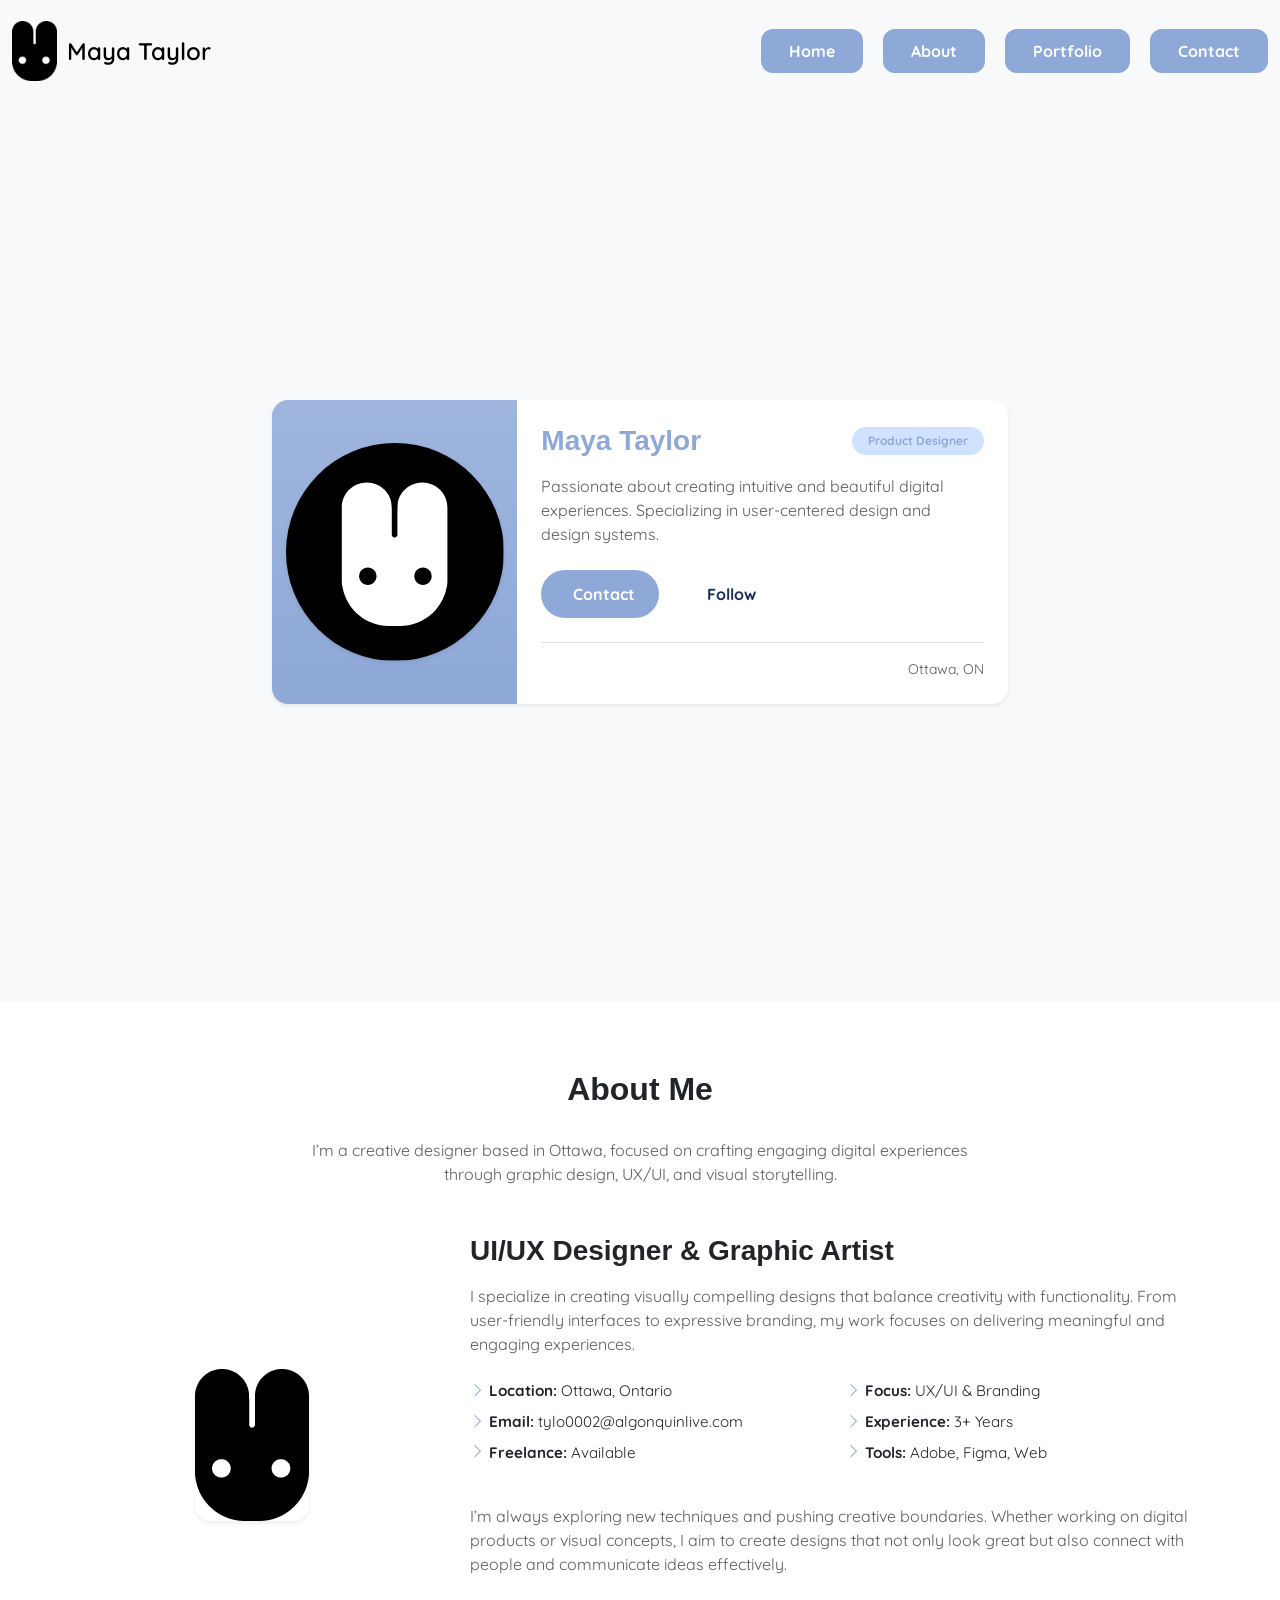
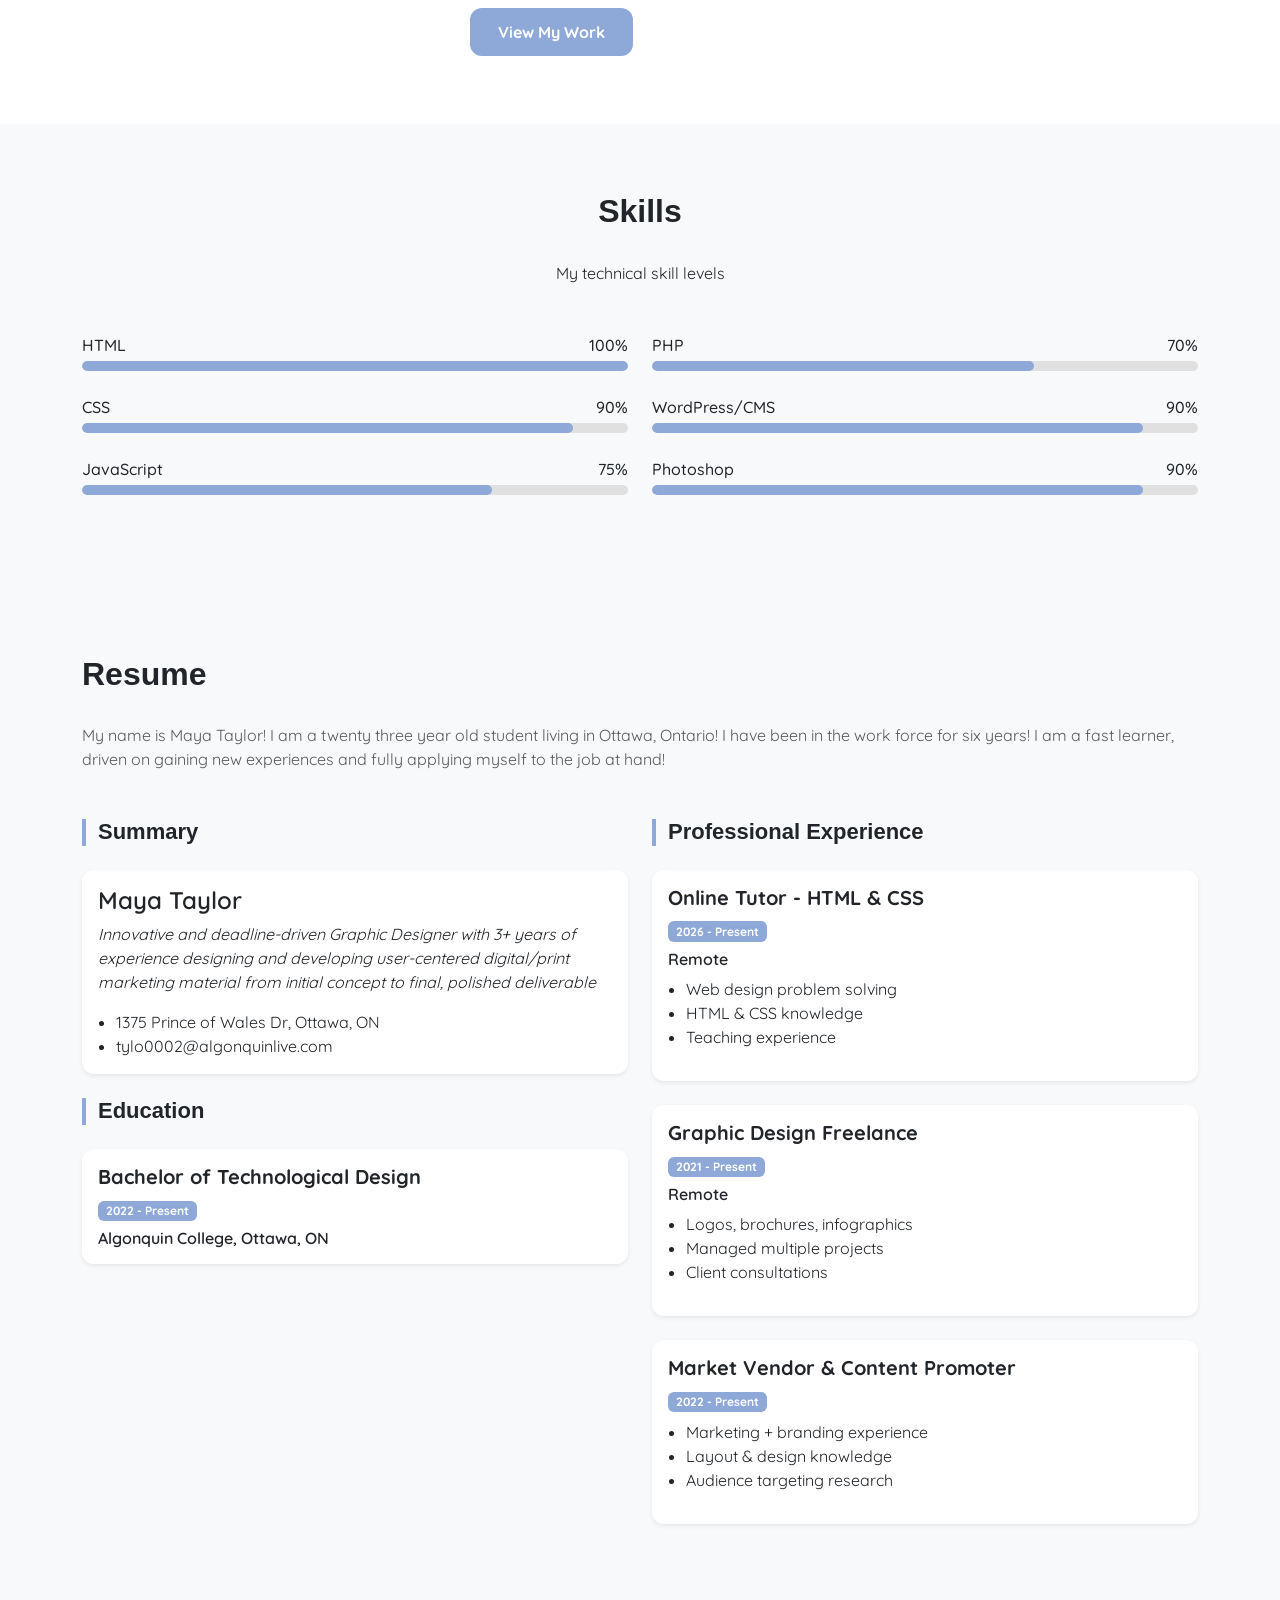
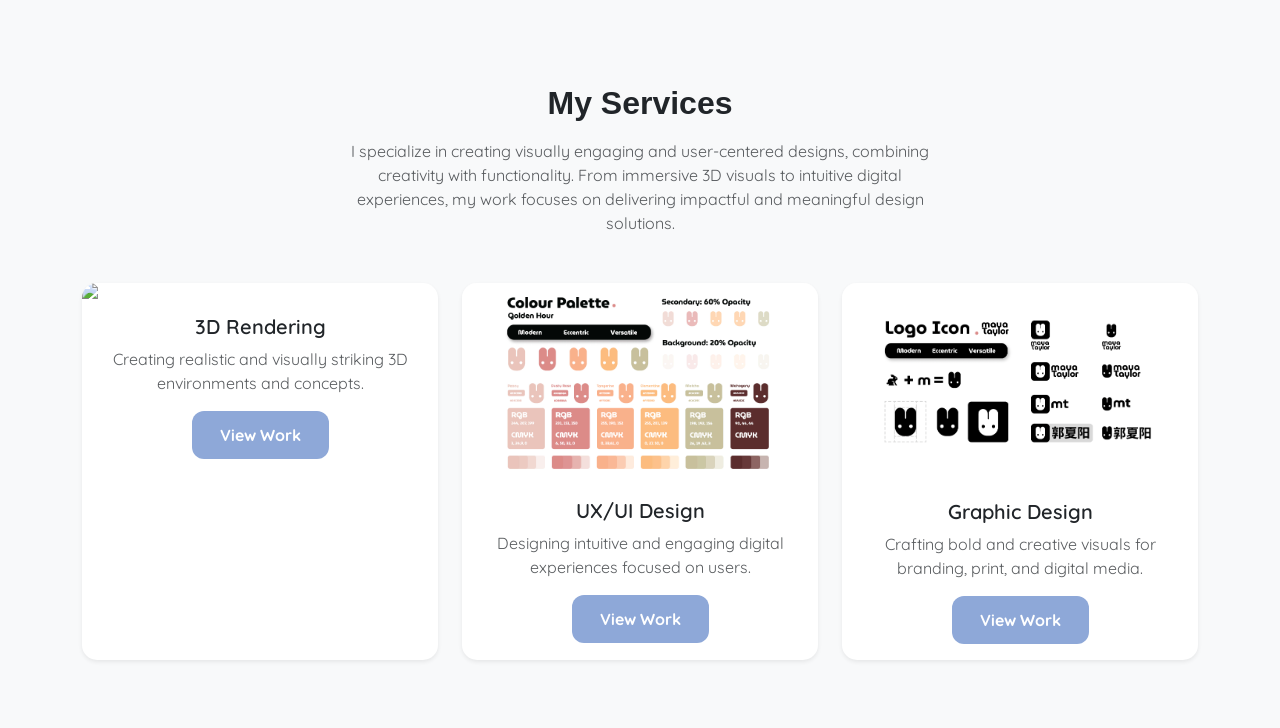
==== about.html @ cec93d41 "added section - contact card - about.html" ====
<!DOCTYPE html>
<html lang="en">
<head>
  <meta charset="UTF-8">
  <meta name="viewport" content="width=device-width, initial-scale=1.0">
  <title>Home</title>

<!-------- Extension Links --------->
  <!-- Bootstrap -->
  <link href="https://cdn.jsdelivr.net/npm/bootstrap@5.3.0/dist/css/bootstrap.min.css" rel="stylesheet">
  <!-- Favicons -->
  <link rel="stylesheet" href="https://cdn.jsdelivr.net/npm/bootstrap-icons@1.11.3/font/bootstrap-icons.css">
  <!-- Google Fonts -->
  <link href="https://fonts.googleapis.com/css2?family=Quicksand:wght@400;600;700&display=swap" rel="stylesheet">
  <!-- CSS -->
  <link rel="stylesheet" href="style.css">
</head>
<body>

  <!-- NAVBAR -->
  <nav class="navbar navbar-expand-lg navbar-light bg-light py-3">
    <div class="container-fluid">
  
      <!-- LOGO -->
      <a class="navbar-brand d-flex align-items-center" href="index.html">
        <img src="images/logo.png" alt="logo" class="logo">
        <span class="brand-text">Maya Taylor</span>
      </a>
  
      <!-- TOGGLER -->
      <button class="navbar-toggler" type="button"
        data-bs-toggle="collapse"
        data-bs-target="#nav"
        aria-controls="nav"
        aria-expanded="false"
        aria-label="Toggle navigation">
        <span class="navbar-toggler-icon"></span>
      </button>
  
      <!-- NAV LINKS -->
      <div class="collapse navbar-collapse justify-content-end" id="nav">
        <ul class="navbar-nav nav-buttons">
          <li class="nav-item"><a href="index.html" class="nav-btn">Home</a></li>
          <li class="nav-item"><a href="about.html" class="nav-btn">About</a></li>
          <li class="nav-item"><a href="portfolio.html" class="nav-btn">Portfolio</a></li>
          <li class="nav-item"><a href="contact.html" class="nav-btn">Contact</a></li>
        </ul>
      </div>
  
    </div>
  </nav>

  <div class="bg-light min-vh-100 d-flex align-items-center justify-content-center">
    <div class="container py-5">
        <div class="row justify-content-center">
            <div class="col-lg-8">
                <div class="contact-card bg-white rounded-4 shadow-sm overflow-hidden">
                    <div class="row g-0">
                        <div
                            class="col-md-4 bg-primary bg-gradient d-flex align-items-center justify-content-center p-4">
                            <img src="images/inverse-logo.svg" class="rounded-circle shadow-sm" alt="Profile Image">
                        </div>
                        <div class="col-md-8">
                            <div class="card-body p-4">
                                <div class="d-flex justify-content-between align-items-center mb-3">
                                    <h3 class="card-title mb-0 text-primary fw-bold">Maya Taylor</h3>
                                    <span class="badge bg-primary-subtle text-primary px-3 py-2 rounded-pill">
                                        Product Designer
                                    </span>
                                </div>
                                <p class="card-text text-muted mb-4">
                                    Passionate about creating intuitive and beautiful digital experiences. Specializing
                                    in user-centered design and design systems.
                                </p>
                                <div class="d-flex gap-3 mb-4">
                                    <button class="btn btn-primary px-4 rounded-pill">
                                        <i class="fas fa-envelope me-2"></i>Contact
                                    </button>
                                    <button class="btn btn-light px-4 rounded-pill">
                                        <i class="fas fa-user-plus me-2"></i>Follow
                                    </button>
                                </div>
                                <div class="border-top pt-3">
                                    <div class="d-flex justify-content-between align-items-center">
                                        <div class="d-flex gap-3">
                                            <i class="fab fa-twitter fa-lg social-icon text-primary"></i>
                                            <i class="fab fa-linkedin fa-lg social-icon text-primary"></i>
                                            <i class="fab fa-dribbble fa-lg social-icon text-primary"></i>
                                        </div>
                                        <span class="text-muted small">
                                            <i class="fas fa-map-marker-alt me-2"></i>Ottawa, ON
                                        </span>
                                    </div>
                                </div>
                            </div>
                        </div>
                    </div>
                </div>
            </div>
        </div>
    </div>
</div>

<!-- About Section -->
<section class="py-5 bg-white">

  <!-- Title -->
  <div class="container text-center mb-5">
    <h2 class="fw-bold">About Me</h2>
    <p class="text-muted mx-auto" style="max-width: 700px;">
      I’m a creative designer based in Ottawa, focused on crafting engaging digital experiences through graphic design, UX/UI, and visual storytelling.
    </p>
  </div>

  <div class="container">
    <div class="row align-items-center g-5">

      <!-- IMAGE -->
      <div class="col-lg-4 text-center">
        <img src="images/logo.png" class="img-fluid rounded-4 shadow-sm">
      </div>

      <!-- CONTENT -->
      <div class="col-lg-8">

        <h3 class="fw-bold mb-3">
          UI/UX Designer & Graphic Artist
        </h3>

        <p class="text-muted">
          I specialize in creating visually compelling designs that balance creativity with functionality. 
          From user-friendly interfaces to expressive branding, my work focuses on delivering meaningful 
          and engaging experiences.
        </p>

        <!-- INFO BOXES -->
        <div class="row mt-4">

          <div class="col-md-6">
            <ul class="list-unstyled">
              <li class="mb-2">
                <i class="bi bi-chevron-right text-primary"></i>
                <strong> Location:</strong> Ottawa, Ontario
              </li>

              <li class="mb-2">
                <i class="bi bi-chevron-right text-primary"></i>
                <strong> Email:</strong> tylo0002@algonquinlive.com
              </li>

              <li class="mb-2">
                <i class="bi bi-chevron-right text-primary"></i>
                <strong> Freelance:</strong> Available
              </li>
            </ul>
          </div>

          <div class="col-md-6">
            <ul class="list-unstyled">
              <li class="mb-2">
                <i class="bi bi-chevron-right text-primary"></i>
                <strong> Focus:</strong> UX/UI & Branding
              </li>

              <li class="mb-2">
                <i class="bi bi-chevron-right text-primary"></i>
                <strong> Experience:</strong> 3+ Years
              </li>

              <li class="mb-2">
                <i class="bi bi-chevron-right text-primary"></i>
                <strong> Tools:</strong> Adobe, Figma, Web
              </li>
            </ul>
          </div>

        </div>

        <p class="text-muted mt-4">
          I’m always exploring new techniques and pushing creative boundaries. Whether working on digital 
          products or visual concepts, I aim to create designs that not only look great but also connect 
          with people and communicate ideas effectively.
        </p>

        <!-- BUTTON -->
        <a href="portfolio.html" class="btn btn-primary mt-3">
          View My Work
        </a>

      </div>

    </div>
  </div>

</section>

<section id="skills" class="skills py-5 bg-light">

  <div class="container">

    <!-- TITLE -->
    <div class="text-center mb-5">
      <h2>Skills</h2>
      <p>My technical skill levels</p>
    </div>

    <div class="row">

      <!-- LEFT COLUMN -->
      <div class="col-md-6">

        <p class="mb-1 d-flex justify-content-between">
          <span>HTML</span><span>100%</span>
        </p>
        <div class="progress mb-4">
          <div class="progress-bar" style="width: 100%;"></div>
        </div>

        <p class="mb-1 d-flex justify-content-between">
          <span>CSS</span><span>90%</span>
        </p>
        <div class="progress mb-4">
          <div class="progress-bar" style="width: 90%;"></div>
        </div>

        <p class="mb-1 d-flex justify-content-between">
          <span>JavaScript</span><span>75%</span>
        </p>
        <div class="progress mb-4">
          <div class="progress-bar" style="width: 75%;"></div>
        </div>

      </div>

      <!-- RIGHT COLUMN -->
      <div class="col-md-6">

        <p class="mb-1 d-flex justify-content-between">
          <span>PHP</span><span>70%</span>
        </p>
        <div class="progress mb-4">
          <div class="progress-bar" style="width: 70%;"></div>
        </div>

        <p class="mb-1 d-flex justify-content-between">
          <span>WordPress/CMS</span><span>90%</span>
        </p>
        <div class="progress mb-4">
          <div class="progress-bar" style="width: 90%;"></div>
        </div>

        <p class="mb-1 d-flex justify-content-between">
          <span>Photoshop</span><span>90%</span>
        </p>
        <div class="progress mb-4">
          <div class="progress-bar" style="width: 90%;"></div>
        </div>

      </div>

    </div>

  </div>
</section>

<!-- Resume Section -->
<section id="skills" class="resume section bg-light py-5">

  <div class="container mb-5">
    <h2 class="fw-bold">Resume</h2>
    <p class="text-muted mx-auto" style="text-align: left;">
      My name is Maya Taylor! I am a twenty three year old student living in Ottawa, Ontario! I have been in the work force for six years! I am a fast learner, driven on gaining new experiences and fully applying myself to the job at hand!
    </p>
  </div>

  <div class="container">
    <div class="row g-4">

      <!-- LEFT COLUMN -->
      <div class="col-lg-6">

        <h3 class="fw-bold mb-4">
          Summary
        </h3>

        <div class="card shadow-sm border-0 mb-4">
          <div class="card-body">
            <h4 class="card-title">Maya Taylor</h4>

            <p class="">
              <em>Innovative and deadline-driven Graphic Designer with 3+ years of experience designing and developing user-centered digital/print marketing material from initial concept to final, polished deliverable</em>
            </p>

            <ul class="mb-0">
              <li>1375 Prince of Wales Dr, Ottawa, ON</li>
              <li>tylo0002@algonquinlive.com</li>
            </ul>
          </div>
        </div>

        <h3 class="fw-bold mb-4">
          Education
        </h3>

        <div class="card shadow-sm border-0">
          <div class="card-body">
            <h5 class="fw-bold">Bachelor of Technological Design</h5>

            <span class="badge mb-2">2022 - Present</span>

            <h6 class="mb-0">
              Algonquin College, Ottawa, ON
            </h6>
          </div>
        </div>

      </div>

      <!-- RIGHT COLUMN -->
      <div class="col-lg-6">

        <h3 class="fw-bold mb-4">
          Professional Experience
        </h3>

        <!-- ITEM -->
        <div class="card shadow-sm border-0 mb-4">
          <div class="card-body">
            <h5 class="fw-bold">Online Tutor - HTML & CSS</h5>

            <span class="badge mb-2">2026 - Present</span>

            <h6 class="">Remote</h6>

            <ul>
              <li>Web design problem solving</li>
              <li>HTML & CSS knowledge</li>
              <li>Teaching experience</li>
            </ul>
          </div>
        </div>

        <!-- ITEM -->
        <div class="card shadow-sm border-0 mb-4">
          <div class="card-body">
            <h5 class="fw-bold">Graphic Design Freelance</h5>

            <span class="badge mb-2">2021 - Present</span>

            <h6 class="">Remote</h6>

            <ul>
              <li>Logos, brochures, infographics</li>
              <li>Managed multiple projects</li>
              <li>Client consultations</li>
            </ul>
          </div>
        </div>

        <!-- ITEM -->
        <div class="card shadow-sm border-0 mb-4">
          <div class="card-body">
            <h5 class="fw-bold">Market Vendor & Content Promoter</h5>

            <span class="badge mb-2">2022 - Present</span>

            <ul>
              <li>Marketing + branding experience</li>
              <li>Layout & design knowledge</li>
              <li>Audience targeting research</li>
            </ul>
          </div>
        </div>

      </div>

    </div>
  </div>
</section>
<!-- /Resume Section -->

<section class="py-5 bg-light">
  <div class="container text-center">

    <!-- TITLE -->
    <h2 class="mb-3">My Services</h2>

    <!-- DESCRIPTION -->
    <p class="mb-5 text-muted mx-auto" style="max-width: 600px;">
      I specialize in creating visually engaging and user-centered designs, combining creativity 
      with functionality. From immersive 3D visuals to intuitive digital experiences, my work 
      focuses on delivering impactful and meaningful design solutions.
    </p>

    <!-- CARDS -->
    <div class="row g-4 justify-content-center">

      <!-- ITEM 1 -->
      <div class="col-12 col-md-6 col-lg-4">
        <div class="card h-100 border-0 shadow-sm">
          <img src="images/Restful Forest-Screenshot 1030187.png" class="card-img-top rounded-top">
          <div class="card-body">
            <h5 class="card-title">3D Rendering</h5>
            <p class="card-text text-muted">
              Creating realistic and visually striking 3D environments and concepts.
            </p>
            <a href="portfolio.html" class="btn btn-primary">View Work</a>
          </div>
        </div>
      </div>

      <!-- ITEM 2 -->
      <div class="col-12 col-md-6 col-lg-4">
        <div class="card h-100 border-0 shadow-sm">
          <img src="images/colour-palette.jpg" class="card-img-top rounded-top">
          <div class="card-body">
            <h5 class="card-title">UX/UI Design</h5>
            <p class="card-text text-muted">
              Designing intuitive and engaging digital experiences focused on users.
            </p>
            <a href="portfolio.html" class="btn btn-primary">View Work</a>
          </div>
        </div>
      </div>

      <!-- ITEM 3 -->
      <div class="col-12 col-md-6 col-lg-4">
        <div class="card h-100 border-0 shadow-sm">
          <img src="images/variations.png" class="card-img-top rounded-top">
          <div class="card-body">
            <h5 class="card-title">Graphic Design</h5>
            <p class="card-text text-muted">
              Crafting bold and creative visuals for branding, print, and digital media.
            </p>
            <a href="portfolio.html" class="btn btn-primary">View Work</a>
          </div>
        </div>
      </div>

    </div>
  </div>
</section>
---- style.css ----
body {
  font-family: 'Quicksand', sans-serif;
}

/* THEME */
:root {
  --bs-primary: #8ea8d8;
  --bs-primary-rgb: 142,168,216;
}

.container {
  margin-top: 20px;
  margin-bottom: 20px;
}

/* Headings use Alexandria */
h1, h2, h3 {
  font-family: 'Alexandria', sans-serif;
  font-weight: 700;
}

h4, h5, h6 {
  font-family: 'Quicksand', sans-serif;
  font-weight: 600;
}

h1, h2 {
  margin-bottom: 30px;
}

/*//////////// NAV BAR /////////////*/

/* NAVBAR BACKGROUND */
.custom-navbar {
  background-color: #f2f2f2;
  padding: 20px 0;
}

/* LOGO */
.logo {
  width: 45px;
  height: auto;
  margin-right: 10px;
}

/* BRAND TEXT */
.brand-text {
  font-size: 1.5rem;
  font-weight: 600;
}

/* BUTTON CONTAINER */
.nav-buttons {
  display: flex;
  gap: 20px;
}

/* CUSTOM BUTTONS */
.nav-btn, .btn-primary {
  background-color: #8ea8d8; /* Periwinkle Blue */
  color: white;
  padding: 12px 28px;
  border-radius: 12px;
  text-decoration: none;
  font-weight: 700;
  transition: 0.3s ease;
  border: none;
}

.btn-light {
  background-color: white; 
  color:#192f57;
  padding: 12px 28px;
  border-radius: 12px;
  text-decoration: none;
  font-weight: 700;
  transition: 0.3s ease;
  border: none;
}

btn-dark {
  font-weight: 500;
}

/* HOVER EFFECT */
.nav-btn:hover, .btn-primary:hover {
  background-color: #192f57;
  color: white;
}

/* REMOVE DEFAULT LINK STYLES */
.navbar a {
  text-decoration: none;
}

/*////////////////////////////////*/
/*//////////// Home /////////////*/
/*////////////////////////////////*/


/*//////////// HERO BANNER /////////////*/

.hero {
  background-image: /* added overlay for readability */
    linear-gradient(rgba(95, 108, 118, 0.3), rgba(255, 255, 255, 0.3)),
    url('images/hero-banner.jpg');
  background-size: cover;
  background-position: center;
  background-repeat: no-repeat;
  height: 100vh; /* full screen height */
  color: white;
  min-height: 80vh;
}

.hero h1 {
  font-family: 'Quicksand', sans-serif;
  font-weight: 600;
  font-size: 3rem;
}

.card {
  border-radius: 15px;
  overflow: hidden;
  transition: transform 0.3s ease;
}

.card:hover {
  transform: translateY(-5px);
}


/*////////////////////////////////*/
/*//////////// About /////////////*/
/*////////////////////////////////*/

.contact-card {
  transition: transform 0.3s ease-in-out, box-shadow 0.3s ease-in-out;
}
.contact-card:hover {
  transform: translateY(-5px);
  box-shadow: 0 15px 30px rgba(0,0,0,0.1);
}
.social-icon {
  transition: all 0.3s ease;
  cursor: pointer;
}
.social-icon:hover {
  transform: scale(1.2);
}

/* BAR HEIGHT */
.progress {
  height: 10px;
  border-radius: 10px;
  background-color: #e0e0e0;
}

/* BAR COLOR */
.progress-bar {
  background-color: #8ea8d8; /* Periwinkle Blue */
  border-radius: 10px;
}

/* TEXT STYLE */
.skills span {
  font-weight: 500;
}

/* Image hover */
img {
  transition: 0.3s;
}

img:hover {
  transform: scale(1.03);
}

/* List styling */
.list-unstyled li {
  font-size: 0.95rem;
}

/* Section spacing polish */
.about {
  position: relative;
}

:root {
  --resume-accent: #8ea8d8;
}

/* override Bootstrap accents locally */
.accent-border {
  border-color: var(--resume-accent) !important;
}

.accent-bg {
  background-color: var(--resume-accent) !important;
  color: #fff;
}

.resume .badge {
  background-color: var(--resume-accent) !important;
  color: #fff;
}

.resume h3 {
  border-left: 4px solid var(--resume-accent);
  padding-left: 12px;
}

.resume .card:hover {
  box-shadow: 0 10px 25px rgba(142, 168, 216, 0.25);
  transform: translateY(-3px);
  transition: 0.2s ease-in-out;
  background-color: var(--resume-accent) !important;
  color: #fff;
}

.resume .card {
  border-radius: 12px;
  transition: all 0.2s ease-in-out;
}

.resume ul {
  padding-left: 18px;
}

.resume h3 {
  font-size: 22px;
}

:root {
  --resume-accent: #8ea8d8;
}

/* override Bootstrap accents locally */
.accent-border {
  border-color: var(--resume-accent) !important;
}

.accent-bg {
  background-color: var(--resume-accent) !important;
  color: #fff;
}

.resume .badge {
  background-color: var(--resume-accent) !important;
  color: #fff;
}

.resume h3 {
  border-left: 4px solid var(--resume-accent);
  padding-left: 12px;
}

.resume .card:hover {
  box-shadow: 0 10px 25px rgba(142, 168, 216, 0.25);
  transform: translateY(-3px);
  transition: 0.2s ease-in-out;
}

/*////////////////////////////////*/
/*////////// Portfolio ///////////*/
/*////////////////////////////////*/

/* LINKS */
.subnav-link {
  padding: 8px 18px;
  border-radius: 999px; /* pill shape */

  background: #f2f2f2;
  color: #8ea8d8; /* Periwinkle Blue */

  text-decoration: none;
  font-size: 0.9rem;

  transition: all 0.3s ease;
}

.subnav {
  display: flex;
  justify-content: center;
  flex-wrap: wrap;
  gap: 10px;
}

/* HOVER */
.subnav-link:hover {
  background: #c8d4ec; /* Soft Periwinkle Blue */
  color: #000;
  transform: translateY(-2px);
}

/* ACTIVE */
.subnav-link.active {
  background: #8ea8d8; /* Periwinkle Blue */
  color: white;
}

/* Start */

.slide {
  position: relative;
  overflow: hidden;
  border-radius: 20px;
}

/* IMAGE */
.slide img {
  width: 100%;
  display: block;
  transition: transform 0.5s ease;
}

/* OVERLAY */
.photo-overlay {
  position: absolute;
  inset: 0;

  display: flex;
  flex-direction: column;
  justify-content: center;
  align-items: center;

  background: rgba(0,0,0,0.5);
  color: white;
  text-align: center;
  padding: 20px;

  transform: translateX(-100%);
  transition: transform 0.5s ease;
}

/* HOVER */
.slide:hover .photo-overlay {
  transform: translateX(0);
}

/* IMAGE ZOOM */
.slide:hover img {
  transform: scale(1.1);
}

.photo {
  position: relative;
  overflow: hidden;
  border-radius: 20px;
}

/* Start */

/* IMAGE ZOOM */
.photo img {
  width: 100%;
  display: block;
  transition: transform 0.5s ease-in-out;
}

.photo:hover img {
  transform: scale(1.2); 
}

/* OVERLAY */
.photo-overlay {
  position: absolute;
  inset: 0; /* shorthand for top/right/bottom/left */
  
  display: flex;
  flex-direction: column;
  justify-content: center;
  align-items: center;

  background: rgba(0,0,0,0.45);
  color: #fff;
  text-align: center;
  padding: 20px;

  opacity: 0;
  transition: opacity 0.5s ease;
}

/* IMPORTANT: trigger from parent */
.photo:hover .photo-overlay {
  opacity: 1;
}

/* End */



/*////////////////////////////////*/
/*//////////// Footer ////////////*/
/*////////////////////////////////*/

/* Start */

.socials {
  display: flex;
  gap: 20px;
}

.socials a {
  color: white;
  font-size: 1.2rem;
  opacity: 0.6;
  transition: all 0.3s ease;
}

/* HOVER EFFECT */
.socials a:hover {
  opacity: 1;
  transform: translateY(-3px);
}

/* End */

/* Tablets */

@media (max-width: 992px) {
  .hero {
    min-height: 60vh;
    padding: 60px 0;
  }

  .hero h1 {
    font-size: 2.2rem;
  }

  .nav-btn {
    margin-left: 0;
    padding: 10px 0;
    display: block;
  }
}

/*//////////// - MOBILE - /////////////*/

@media (max-width: 768px) {

    /* CUSTOM BUTTONS */
  .nav-btn {
    background-color: white; /* Periwinkle Blue */
    color:  #8ea8d8; /* Periwinkle Blue */
    padding: 12px 28px;
    border-radius: 12px;
    text-decoration: none;
    font-weight: 700;
    transition: 0.3s ease;
    border: none;
  }

  .nav-btn:hover {
    background-color: #8ea8d8; /* Periwinkle Blue */
    color:  white; /* Periwinkle Blue */
    padding: 12px 28px;
    border-radius: 12px;
    text-decoration: none;
    font-weight: 700;
    transition: 0.3s ease;
    border: none;
  }

  h2 {
    font-size: 1.8rem;
  }

  .hero h1 {
    font-size: 1.8rem;
  }

  .hero p {
    font-size: 1rem;
  }

  .card {
    margin-bottom: 20px;
  }

  .photo-overlay h3 {
    font-size: 1.2rem;
  }
}

/* Small Mobile */
@media (max-width: 576px) {

  .hero {
    text-align: center;
    padding: 50px 15px;
  }

  .hero h1 {
    font-size: 1.5rem;
  }

  .hero .btn {
    width: 100%;
  }

  h2::after {
    width: 40px;
  }
}
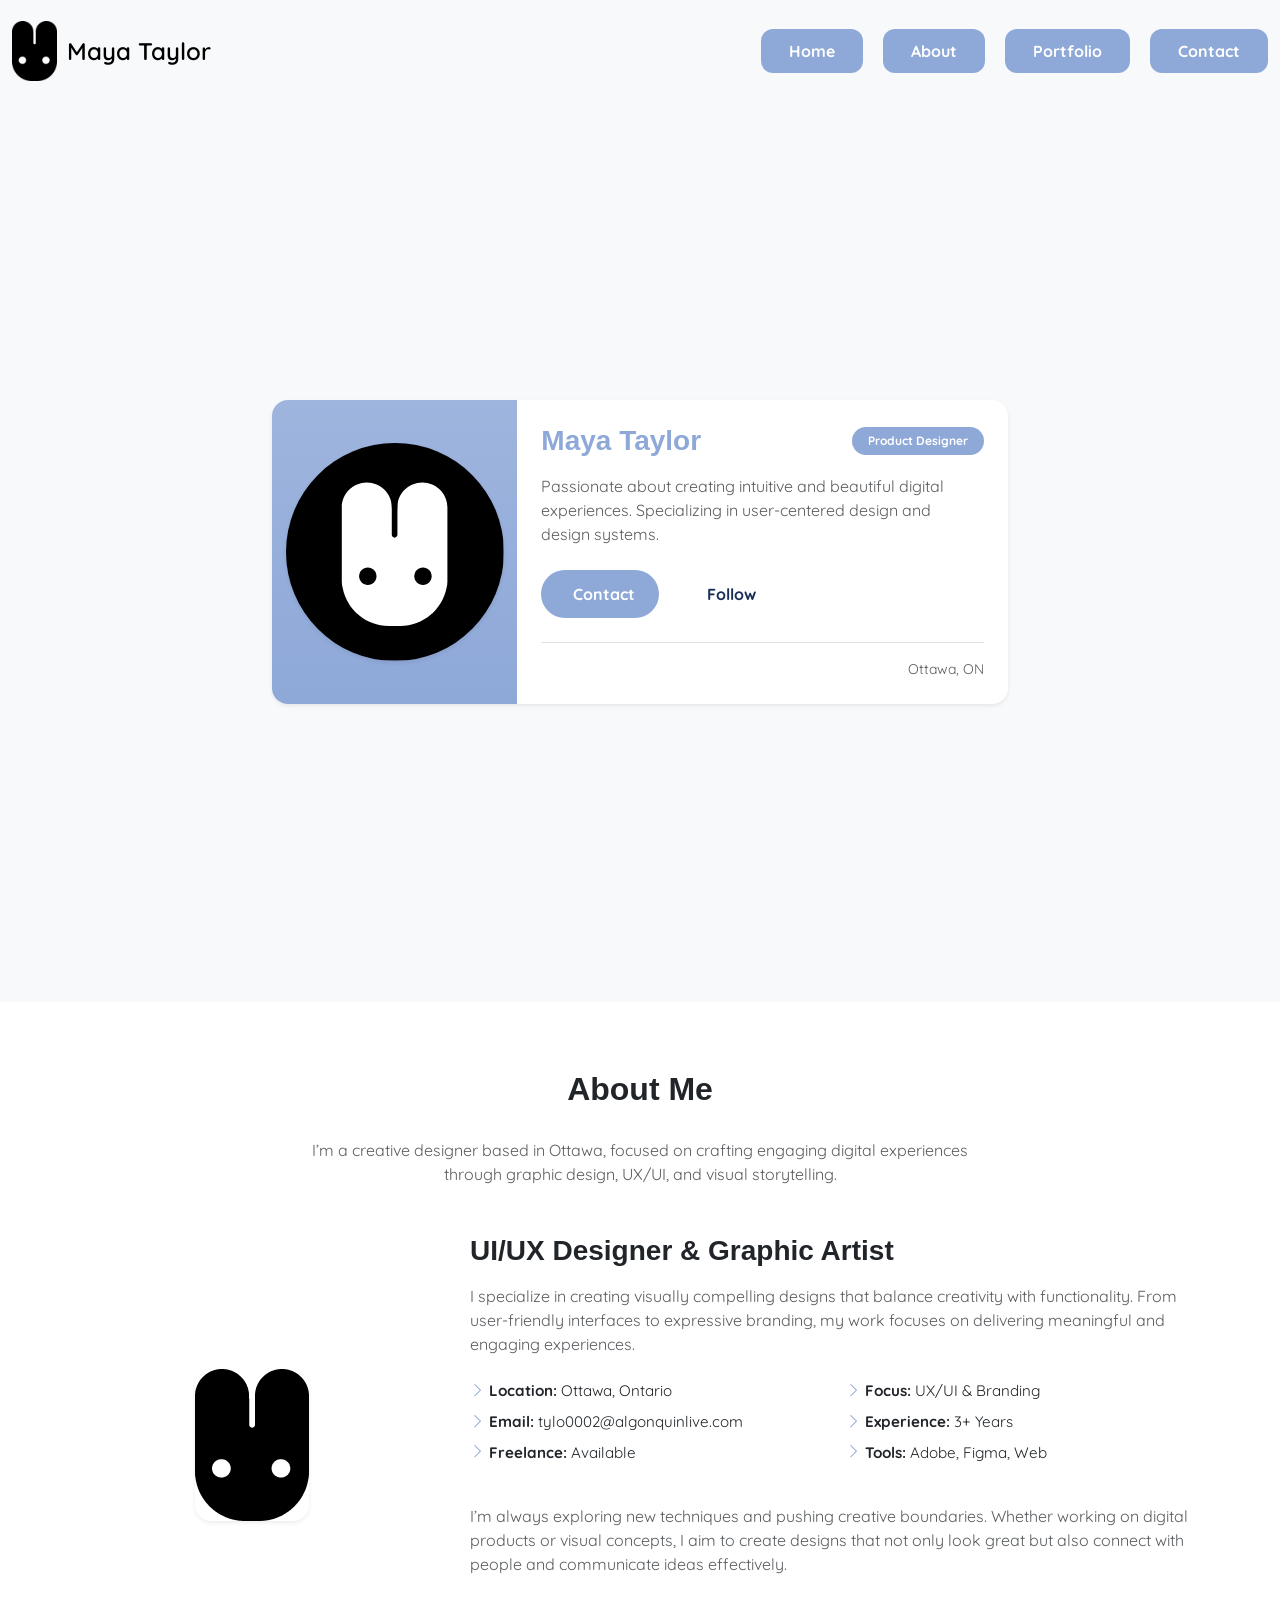
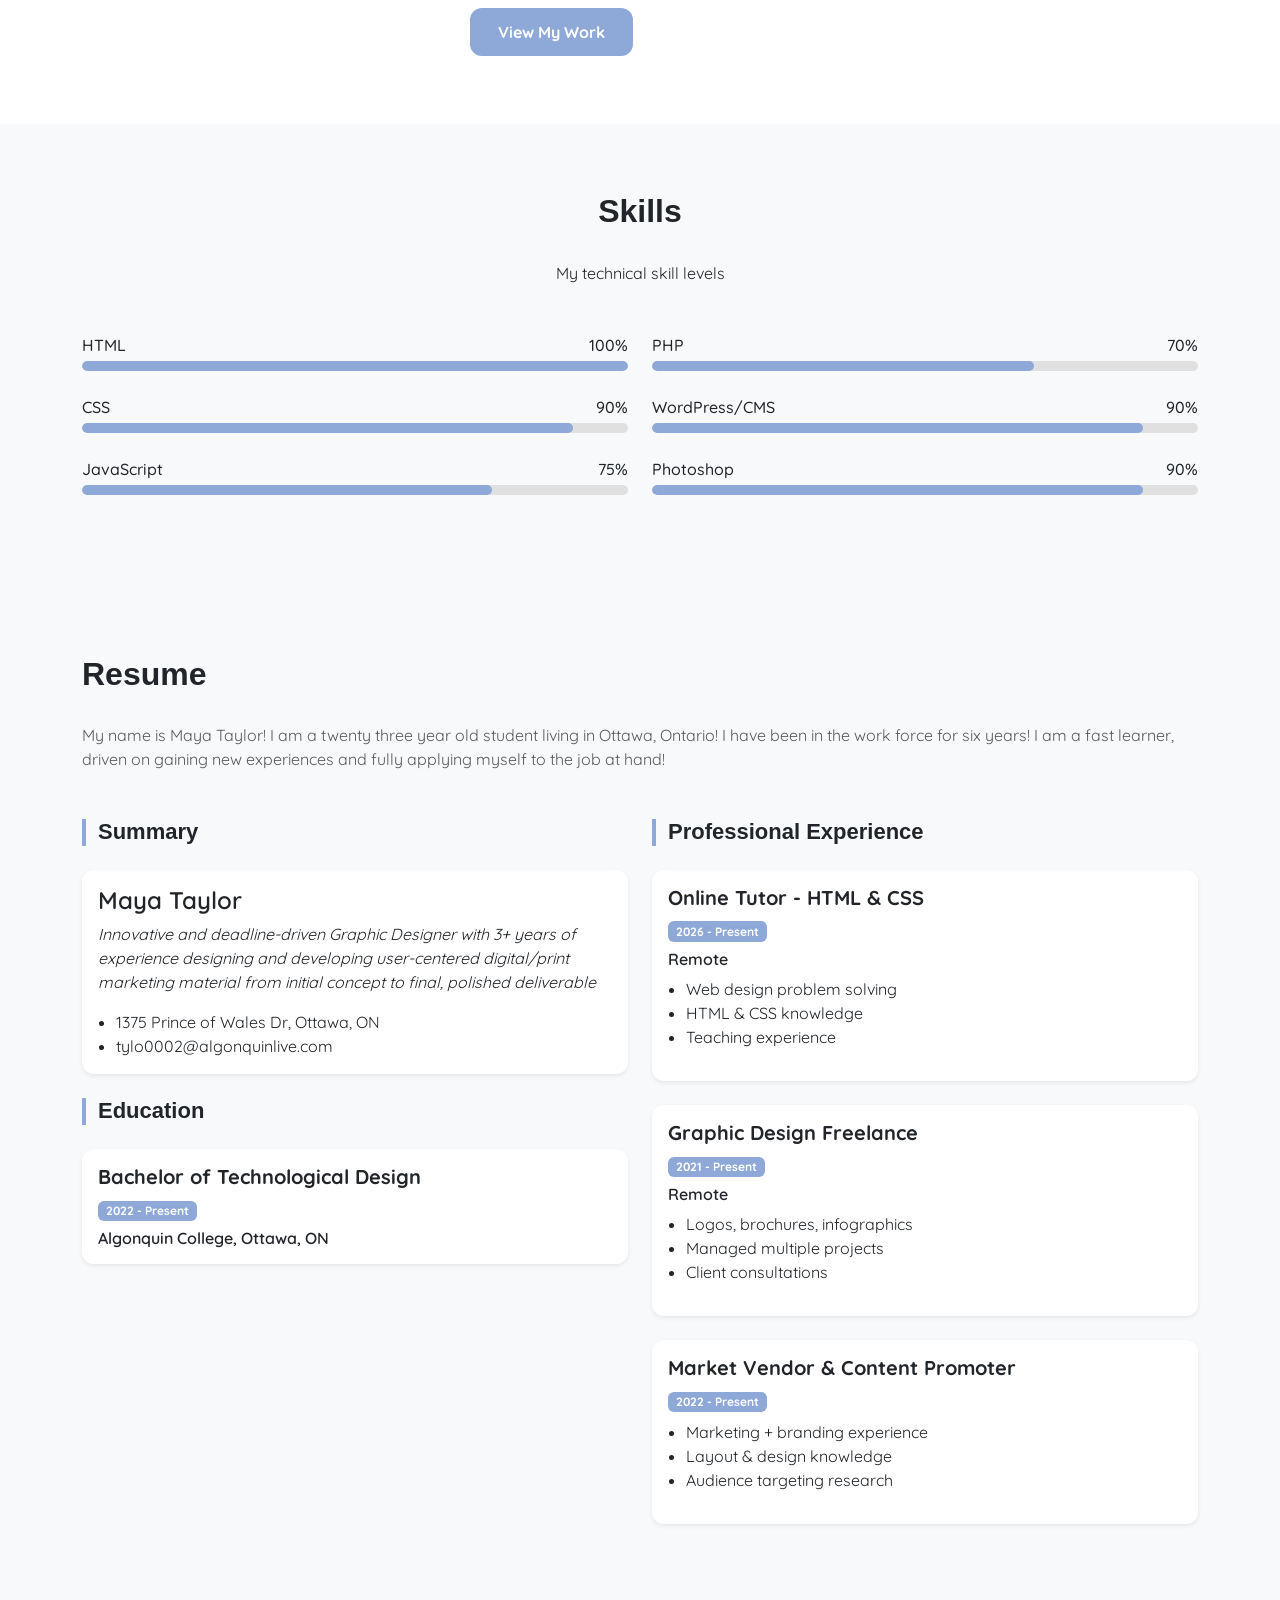
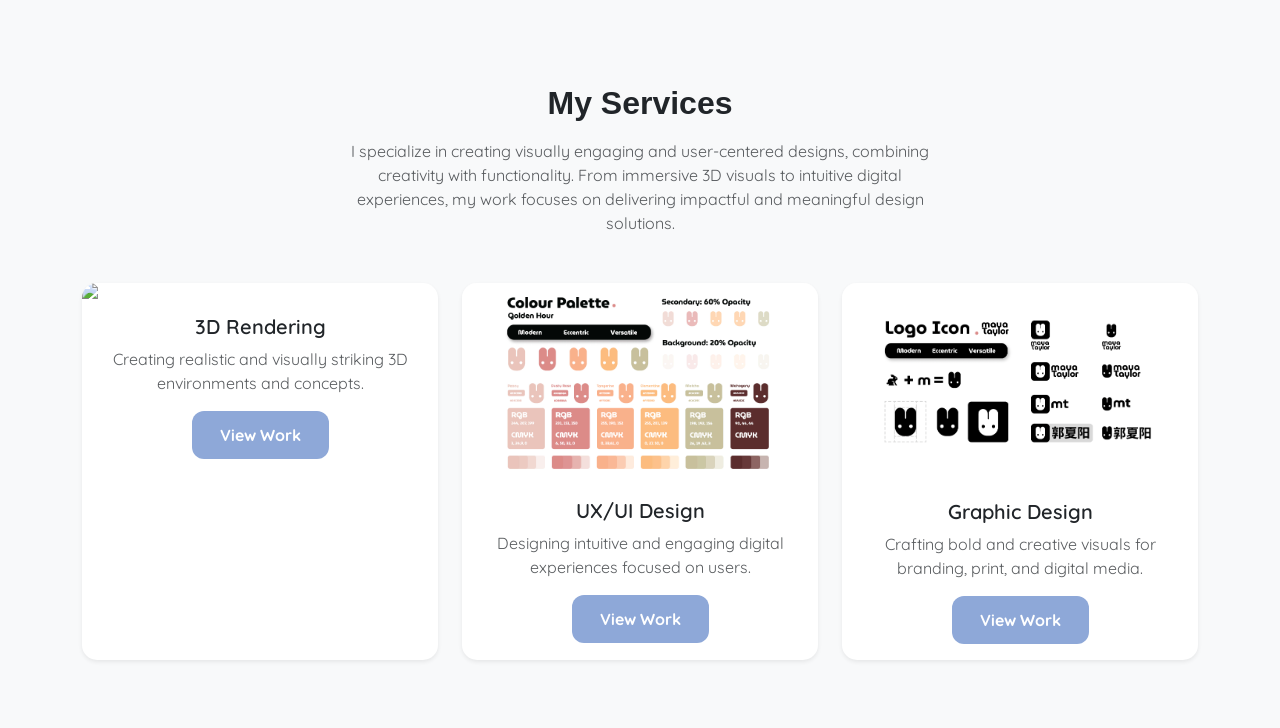
==== commit 8bcf209a: "minor edits" ====
--- a/about.html
+++ b/about.html
@@ -64,7 +64,7 @@
                             <div class="card-body p-4">
                                 <div class="d-flex justify-content-between align-items-center mb-3">
                                     <h3 class="card-title mb-0 text-primary fw-bold">Maya Taylor</h3>
-                                    <span class="badge bg-primary-subtle text-primary px-3 py-2 rounded-pill">
+                                    <span class="badge bg-primary text-white px-3 py-2 rounded-pill">
                                         Product Designer
                                     </span>
                                 </div>
@@ -83,9 +83,9 @@
                                 <div class="border-top pt-3">
                                     <div class="d-flex justify-content-between align-items-center">
                                         <div class="d-flex gap-3">
-                                            <i class="fab fa-twitter fa-lg social-icon text-primary"></i>
-                                            <i class="fab fa-linkedin fa-lg social-icon text-primary"></i>
-                                            <i class="fab fa-dribbble fa-lg social-icon text-primary"></i>
+                                            <i class="fab fa-twitter fa-lg social-icon"></i>
+                                            <i class="fab fa-linkedin fa-lg social-icon"></i>
+                                            <i class="fab fa-dribbble fa-lg social-icon"></i>
                                         </div>
                                         <span class="text-muted small">
                                             <i class="fas fa-map-marker-alt me-2"></i>Ottawa, ON
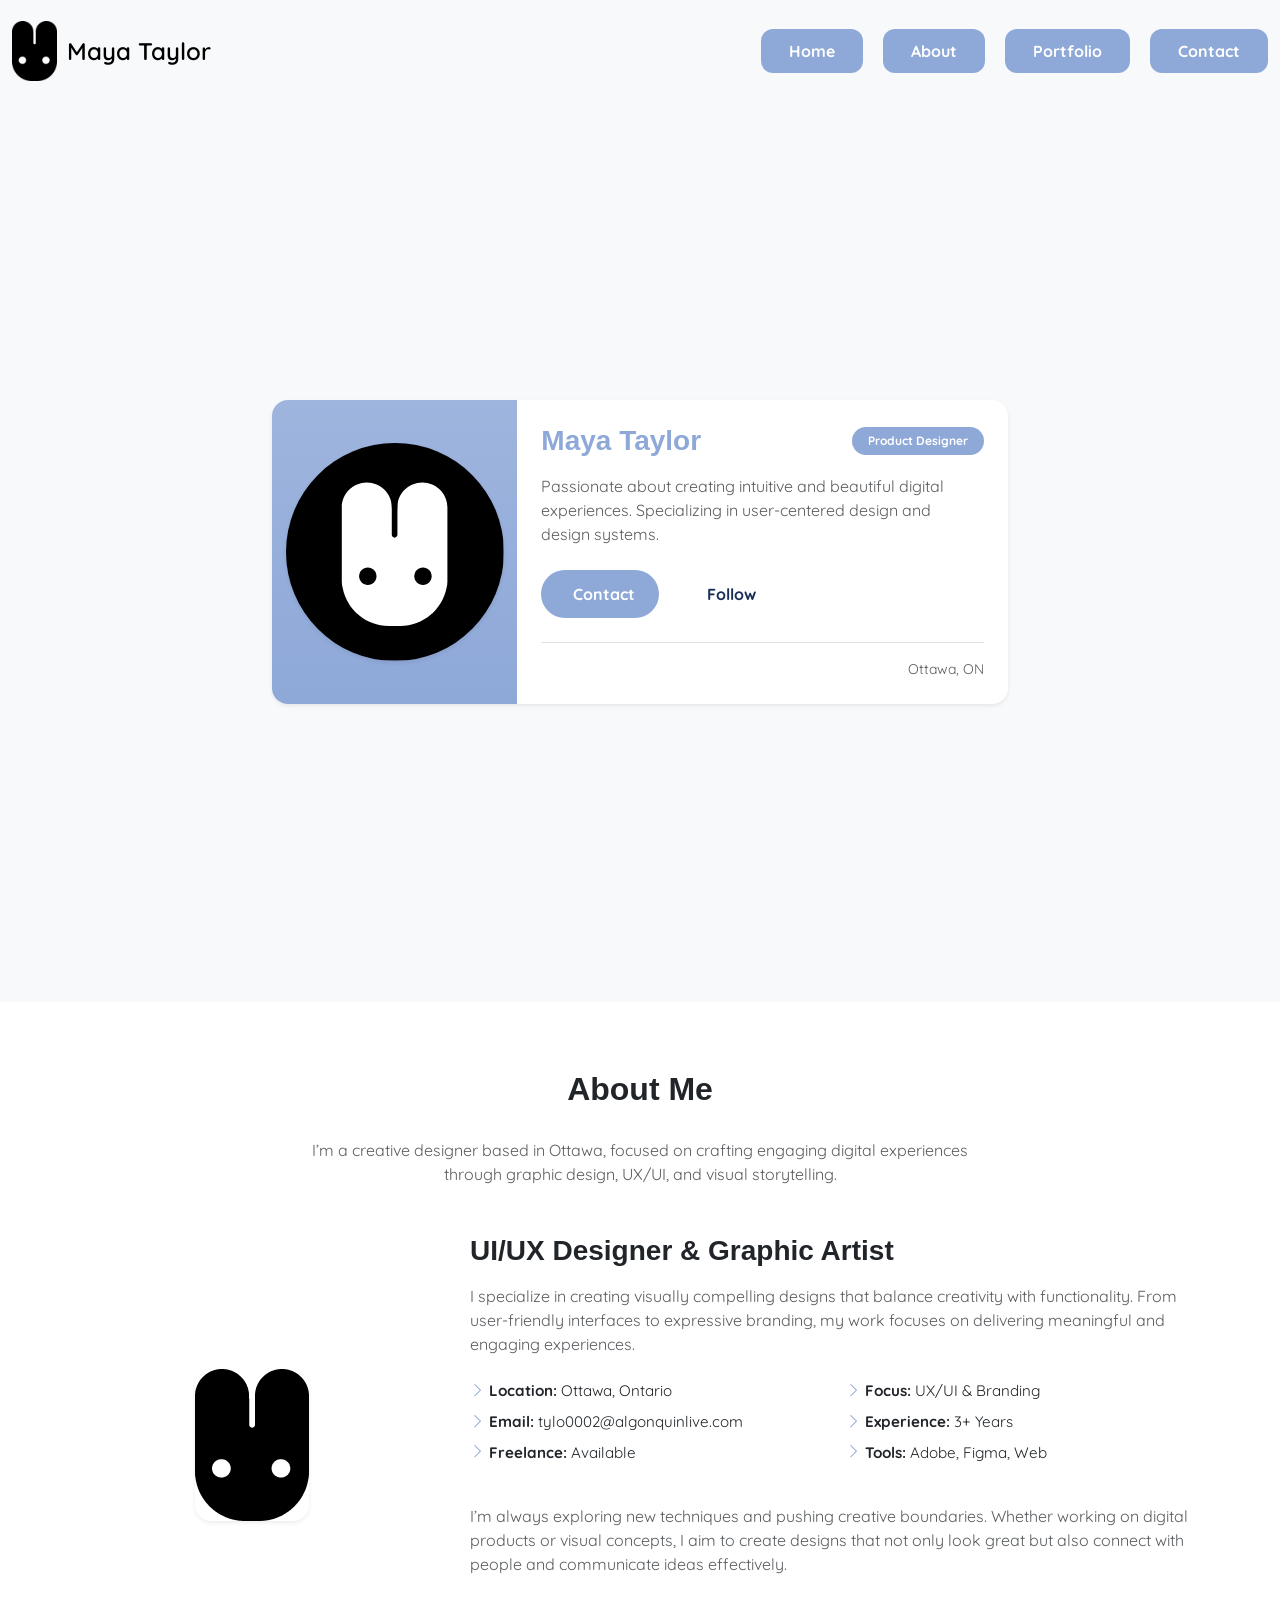
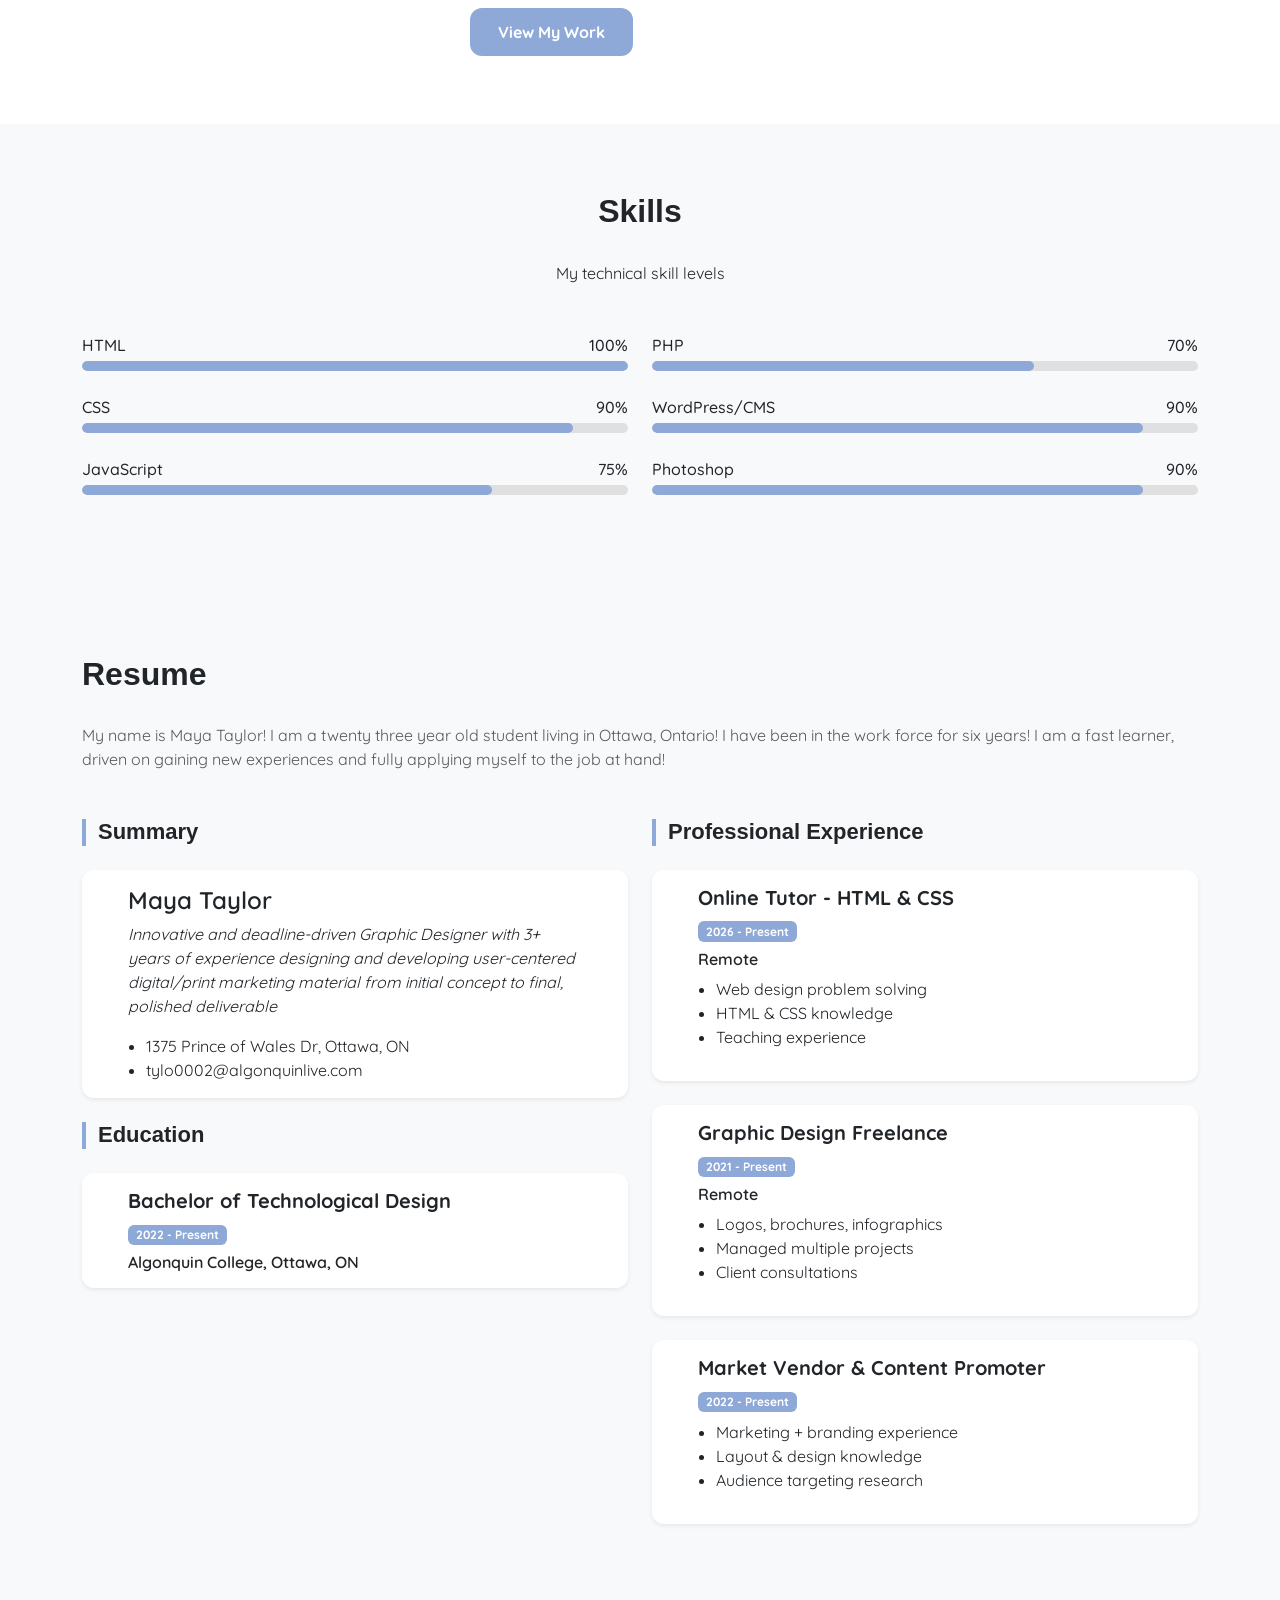
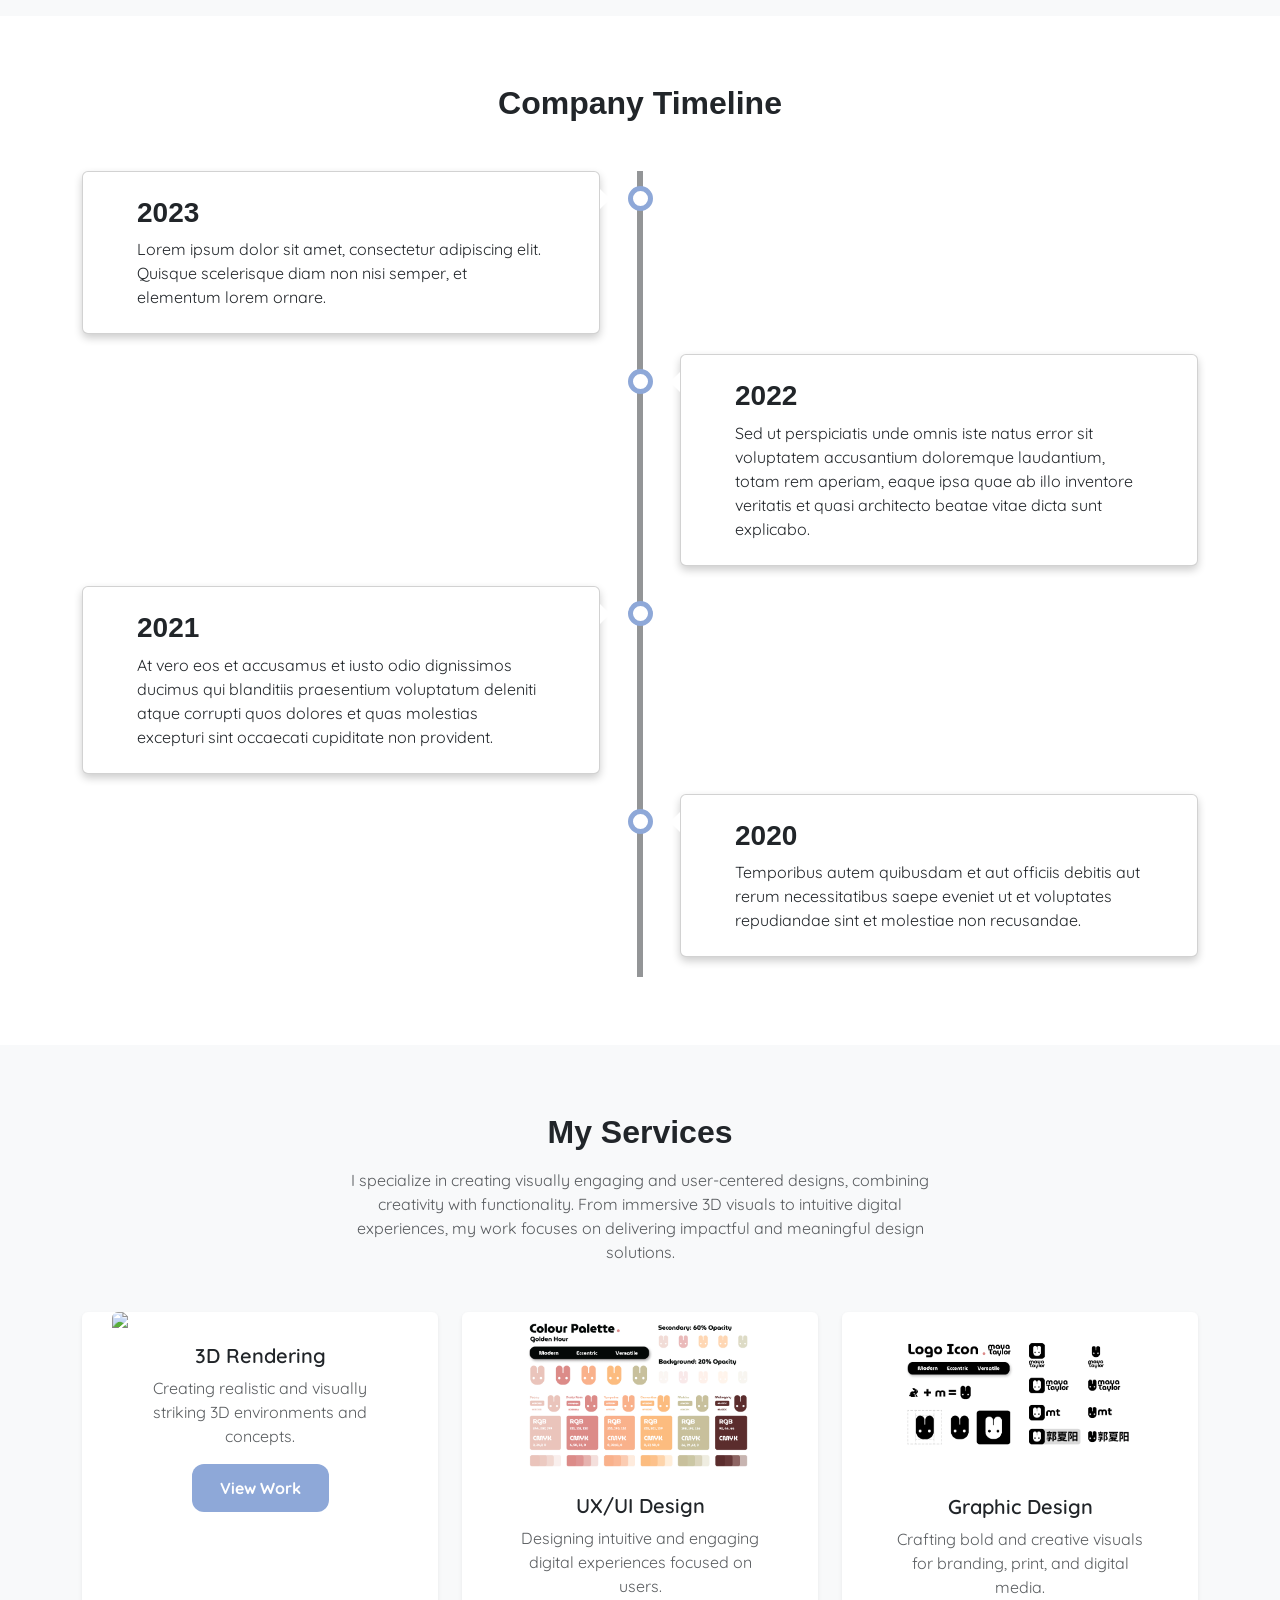
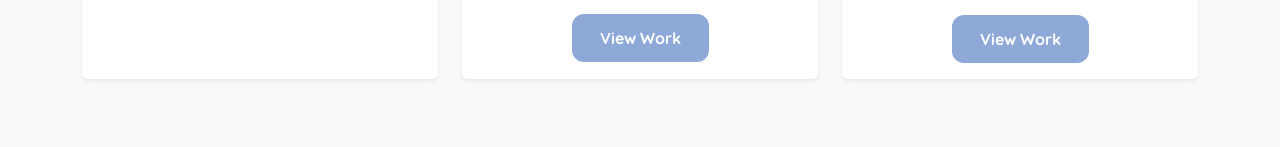
==== commit 946303f1: "added section - timeline, about.html" ====
--- a/about.html
+++ b/about.html
@@ -379,6 +379,45 @@
 </section>
 <!-- /Resume Section -->
 
+<div class="container py-5">
+  <h2 class="text-center mb-5">Company Timeline</h2>
+  
+  <div class="main-timeline">
+    <div class="timeline left">
+      <div class="card">
+        <div class="card-body p-4">
+          <h3>2023</h3>
+          <p class="mb-0">Lorem ipsum dolor sit amet, consectetur adipiscing elit. Quisque scelerisque diam non nisi semper, et elementum lorem ornare.</p>
+        </div>
+      </div>
+    </div>
+    <div class="timeline right">
+      <div class="card">
+        <div class="card-body p-4">
+          <h3>2022</h3>
+          <p class="mb-0">Sed ut perspiciatis unde omnis iste natus error sit voluptatem accusantium doloremque laudantium, totam rem aperiam, eaque ipsa quae ab illo inventore veritatis et quasi architecto beatae vitae dicta sunt explicabo.</p>
+        </div>
+      </div>
+    </div>
+    <div class="timeline left">
+      <div class="card">
+        <div class="card-body p-4">
+          <h3>2021</h3>
+          <p class="mb-0">At vero eos et accusamus et iusto odio dignissimos ducimus qui blanditiis praesentium voluptatum deleniti atque corrupti quos dolores et quas molestias excepturi sint occaecati cupiditate non provident.</p>
+        </div>
+      </div>
+    </div>
+    <div class="timeline right">
+      <div class="card">
+        <div class="card-body p-4">
+          <h3>2020</h3>
+          <p class="mb-0">Temporibus autem quibusdam et aut officiis debitis aut rerum necessitatibus saepe eveniet ut et voluptates repudiandae sint et molestiae non recusandae.</p>
+        </div>
+      </div>
+    </div>
+  </div>
+</div>
+
 <section class="py-5 bg-light">
   <div class="container text-center">
 
--- a/style.css
+++ b/style.css
@@ -185,6 +185,83 @@
   position: relative;
 }
 
+.main-timeline {
+  position: relative;
+}
+
+.main-timeline::after {
+  content: '';
+  position: absolute;
+  width: 6px;
+  background-color: #939597;
+  top: 0;
+  bottom: 0;
+  left: 50%;
+  margin-left: -3px;
+}
+
+.timeline {
+  position: relative;
+  background-color: inherit;
+  width: 50%;
+}
+
+.timeline::after {
+  content: '';
+  position: absolute;
+  width: 25px;
+  height: 25px;
+  right: -13px;
+  background-color: white;
+  border: 5px solid #8ea8d8;
+  top: 15px;
+  border-radius: 50%;
+  z-index: 1;
+}
+
+.left {
+  padding: 0px 40px 20px 0px;
+  left: 0;
+}
+
+.right {
+  padding: 0px 0px 20px 40px;
+  left: 50%;
+}
+
+.left::before {
+  content: " ";
+  position: absolute;
+  top: 18px;
+  z-index: 1;
+  right: 30px;
+  border: medium solid white;
+  border-width: 10px 0 10px 10px;
+  border-color: transparent transparent transparent white;
+}
+
+.right::before {
+  content: " ";
+  position: absolute;
+  top: 18px;
+  z-index: 1;
+  left: 30px;
+  border: medium solid white;
+  border-width: 10px 10px 10px 0;
+  border-color: transparent white transparent transparent;
+}
+
+.right::after {
+  left: -12px;
+}
+
+.card {
+  padding: 0px 30px;
+  position: relative;
+  border-radius: 6px;
+  box-shadow: 0 4px 8px 0 rgba(0,0,0,0.2);
+}
+
 :root {
   --resume-accent: #8ea8d8;
 }
@@ -458,8 +535,8 @@
     text-decoration: none;
     font-weight: 700;
     transition: 0.3s ease;
-    border: none;
-  }
+  border: none;
+}
 
   h2 {
     font-size: 1.8rem;
@@ -479,6 +556,35 @@
 
   .photo-overlay h3 {
     font-size: 1.2rem;
+  }
+
+  .main-timeline::after {
+    left: 31px;
+  }
+    
+  .timeline {
+    width: 100%;
+    padding-left: 70px;
+    padding-right: 25px;
+  }
+    
+  .timeline::before {
+    left: 60px;
+    border: medium solid white;
+    border-width: 10px 10px 10px 0;
+    border-color: transparent white transparent transparent;
+  }
+  
+  .left::after, .right::after {
+    left: 18px;
+  }
+    
+  .left::before {
+    right: auto;
+  }
+  
+  .right {
+    left: 0%;
   }
 }
 
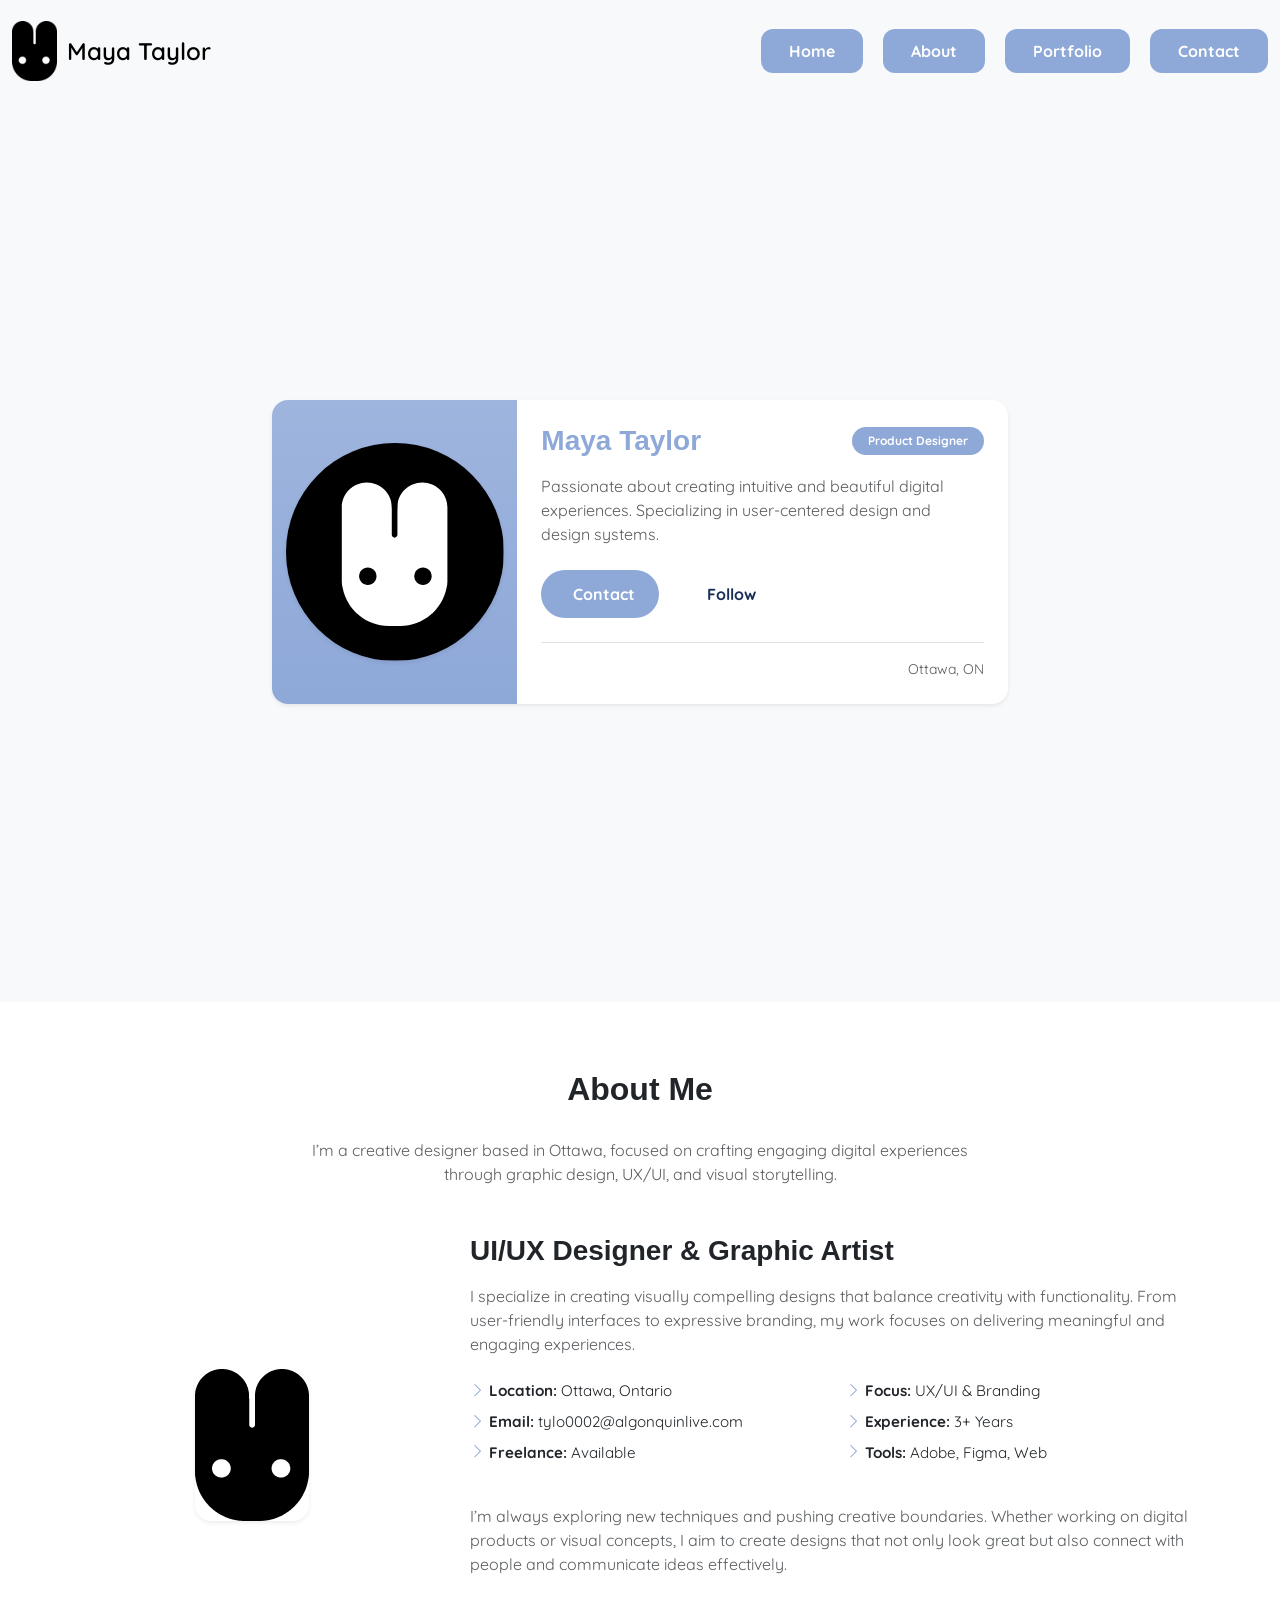
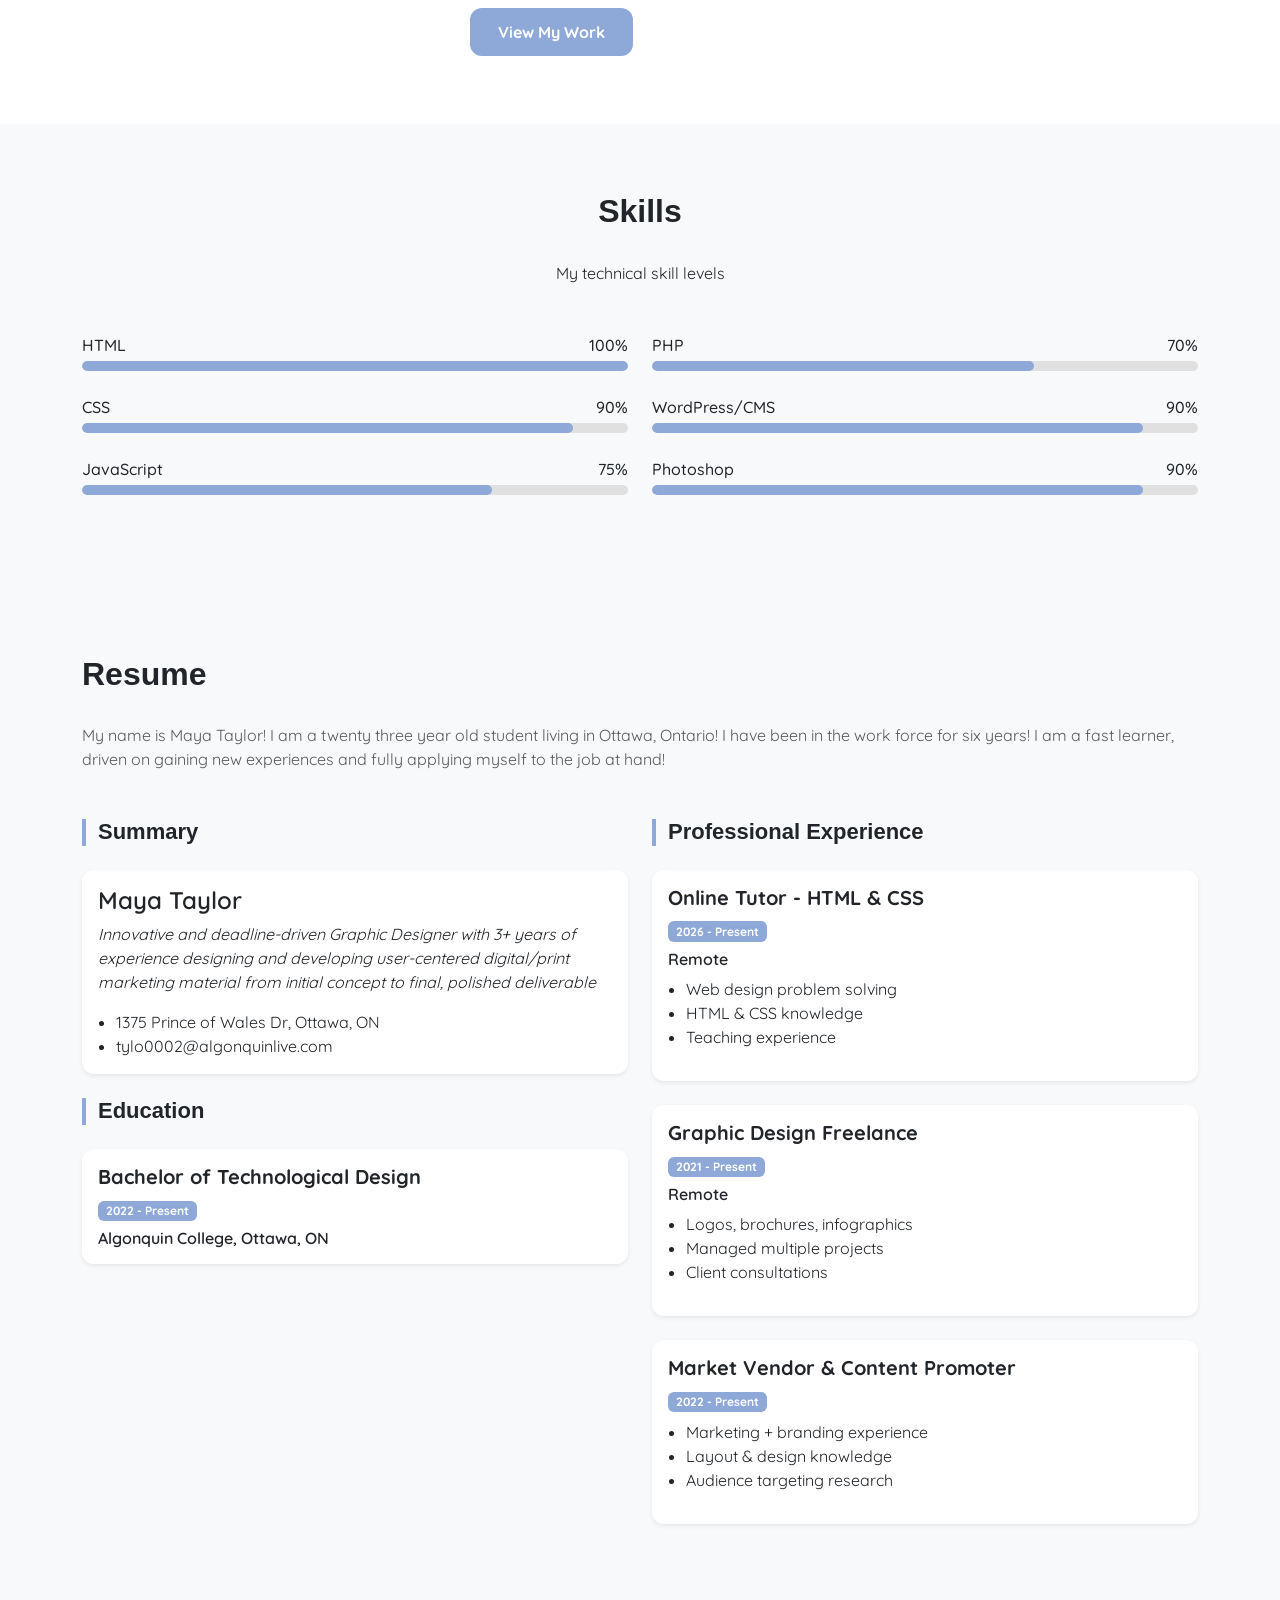
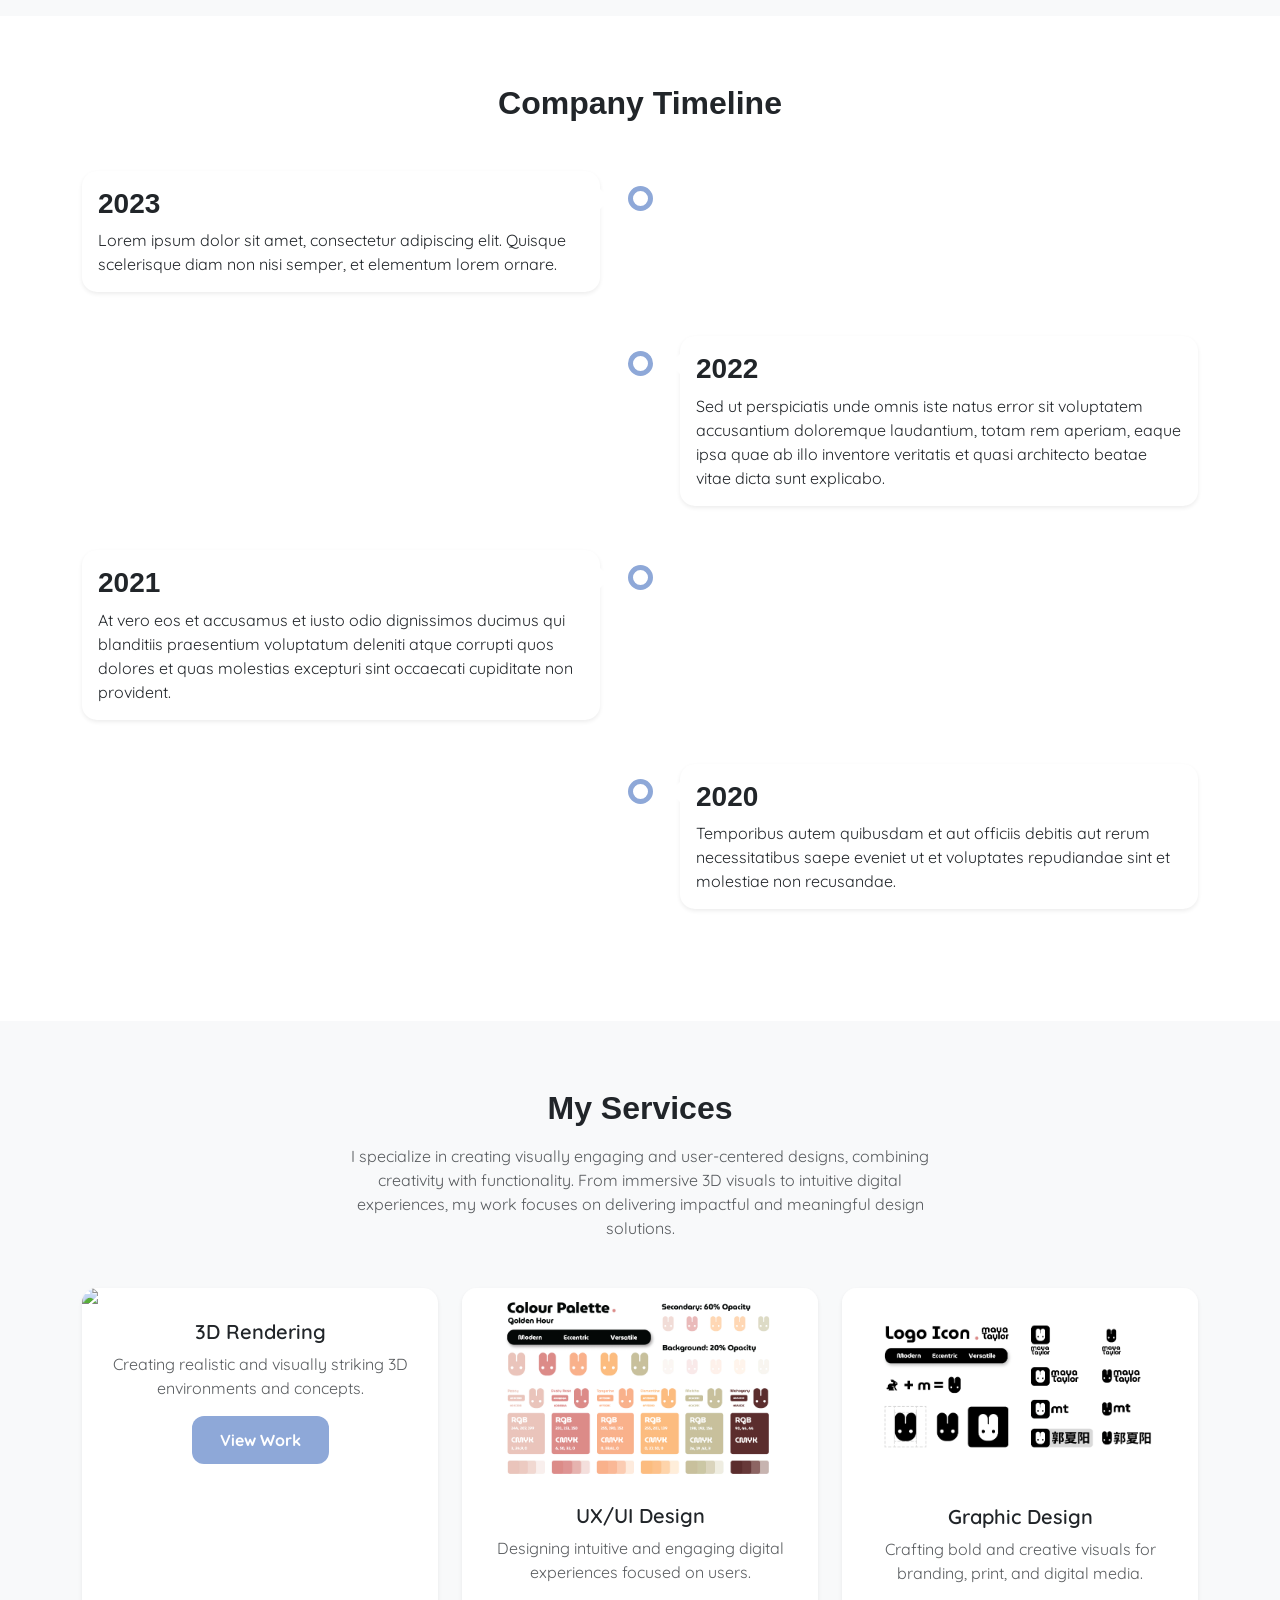
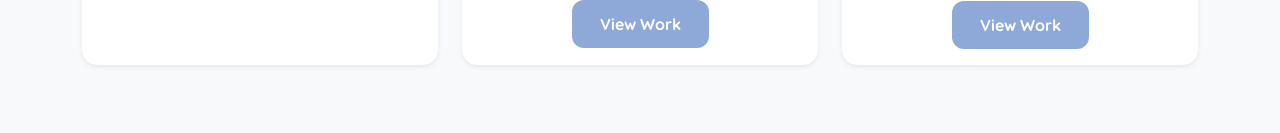
==== commit dd6e9731: "minor adjustments" ====
--- a/about.html
+++ b/about.html
@@ -384,32 +384,32 @@
   
   <div class="main-timeline">
     <div class="timeline left">
-      <div class="card">
-        <div class="card-body p-4">
+      <div class="card shadow-sm border-0 mb-4">
+        <div class="card-body">
           <h3>2023</h3>
           <p class="mb-0">Lorem ipsum dolor sit amet, consectetur adipiscing elit. Quisque scelerisque diam non nisi semper, et elementum lorem ornare.</p>
         </div>
       </div>
     </div>
     <div class="timeline right">
-      <div class="card">
-        <div class="card-body p-4">
+      <div class="card shadow-sm border-0 mb-4">
+        <div class="card-body">
           <h3>2022</h3>
           <p class="mb-0">Sed ut perspiciatis unde omnis iste natus error sit voluptatem accusantium doloremque laudantium, totam rem aperiam, eaque ipsa quae ab illo inventore veritatis et quasi architecto beatae vitae dicta sunt explicabo.</p>
         </div>
       </div>
     </div>
     <div class="timeline left">
-      <div class="card">
-        <div class="card-body p-4">
+      <div class="card shadow-sm border-0 mb-4">
+        <div class="card-body">
           <h3>2021</h3>
           <p class="mb-0">At vero eos et accusamus et iusto odio dignissimos ducimus qui blanditiis praesentium voluptatum deleniti atque corrupti quos dolores et quas molestias excepturi sint occaecati cupiditate non provident.</p>
         </div>
       </div>
     </div>
     <div class="timeline right">
-      <div class="card">
-        <div class="card-body p-4">
+      <div class="card shadow-sm border-0 mb-4">
+        <div class="card-body">
           <h3>2020</h3>
           <p class="mb-0">Temporibus autem quibusdam et aut officiis debitis aut rerum necessitatibus saepe eveniet ut et voluptates repudiandae sint et molestiae non recusandae.</p>
         </div>
--- a/style.css
+++ b/style.css
@@ -193,7 +193,7 @@
   content: '';
   position: absolute;
   width: 6px;
-  background-color: #939597;
+  background-color: white;
   top: 0;
   bottom: 0;
   left: 50%;
@@ -255,13 +255,6 @@
   left: -12px;
 }
 
-.card {
-  padding: 0px 30px;
-  position: relative;
-  border-radius: 6px;
-  box-shadow: 0 4px 8px 0 rgba(0,0,0,0.2);
-}
-
 :root {
   --resume-accent: #8ea8d8;
 }
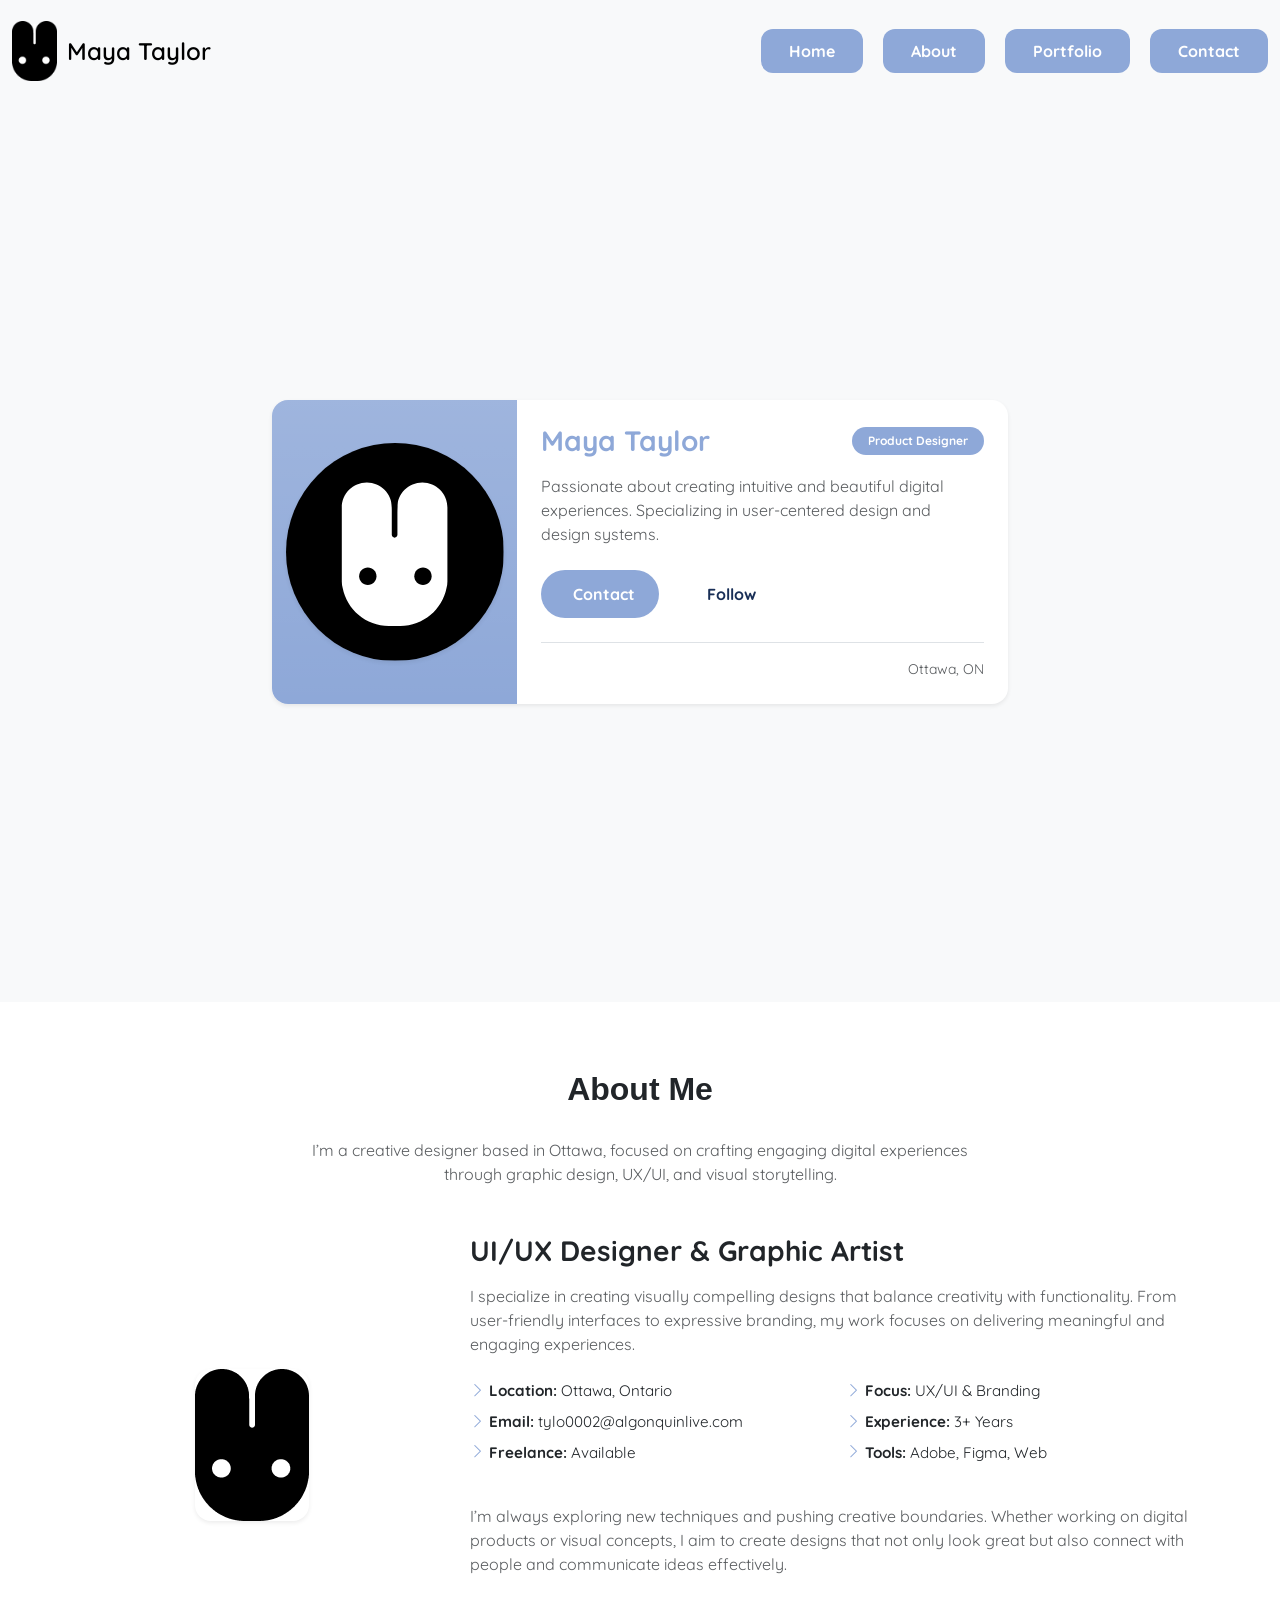
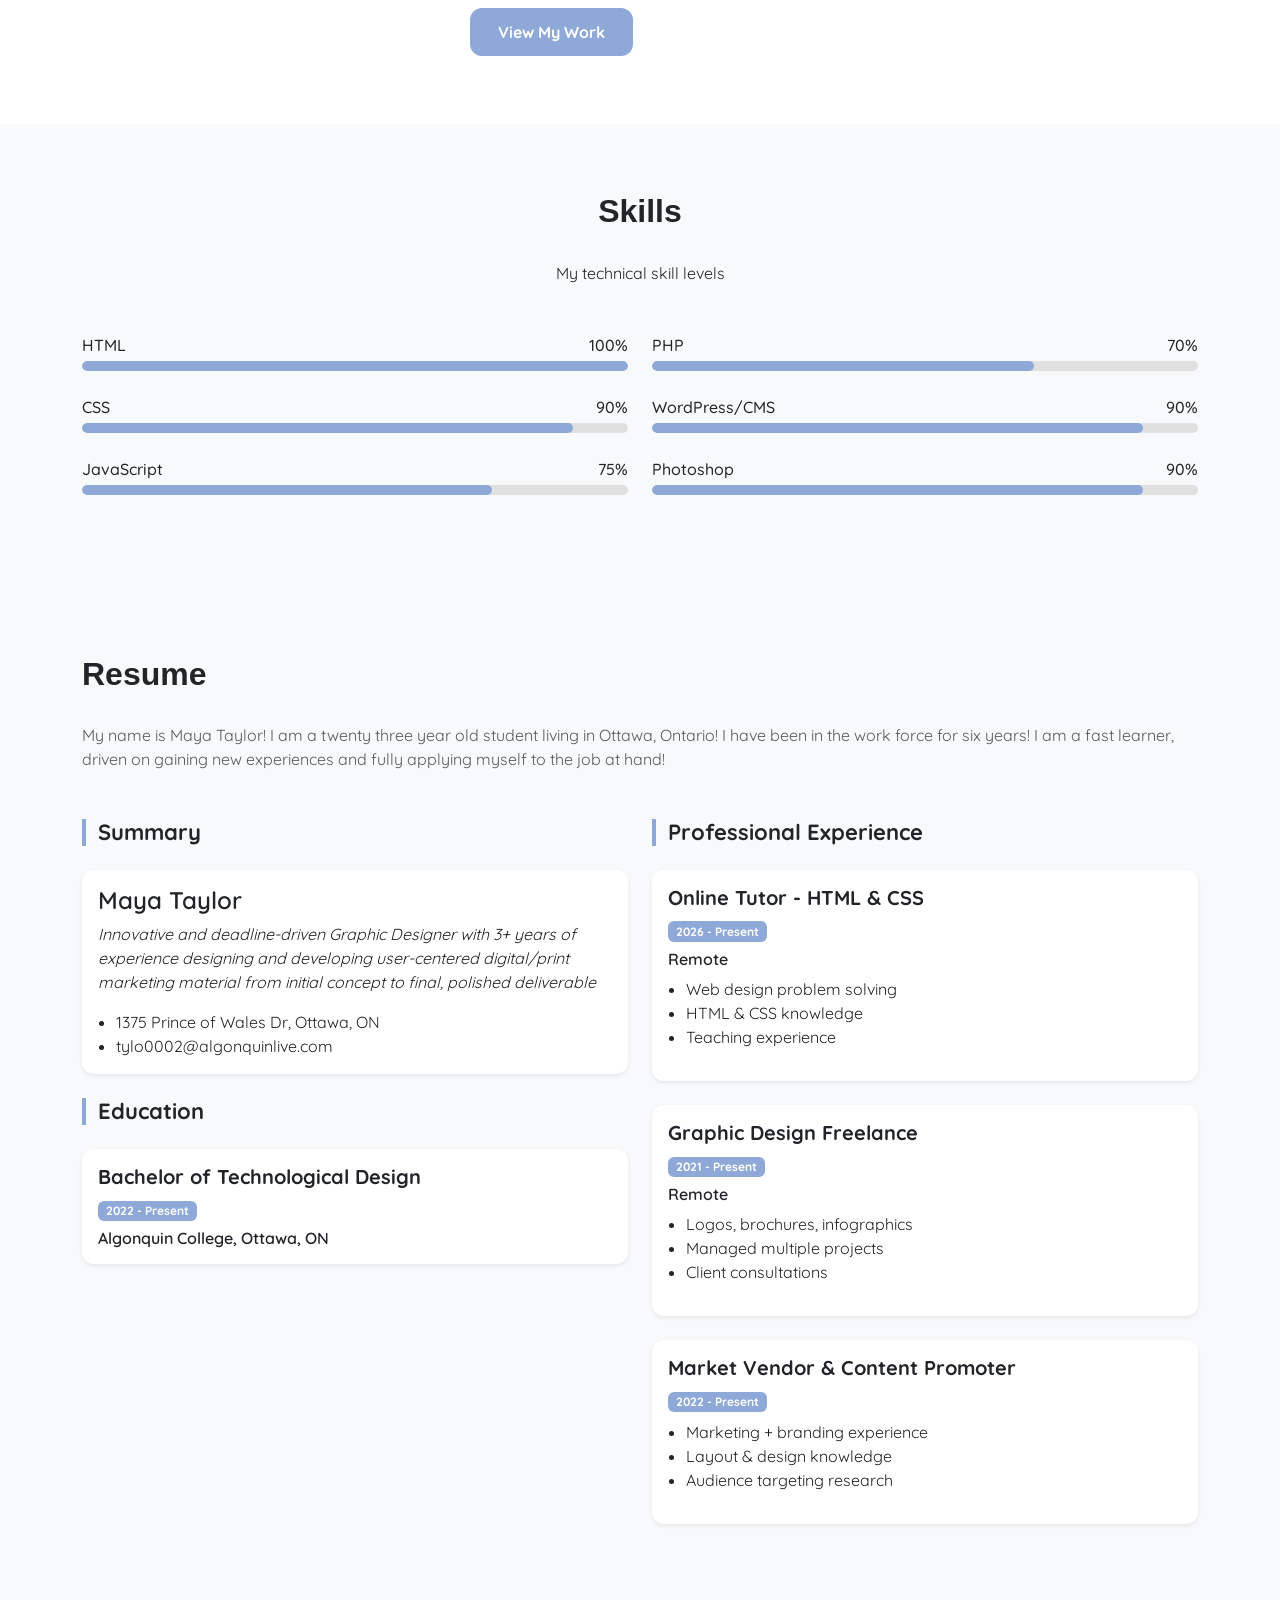
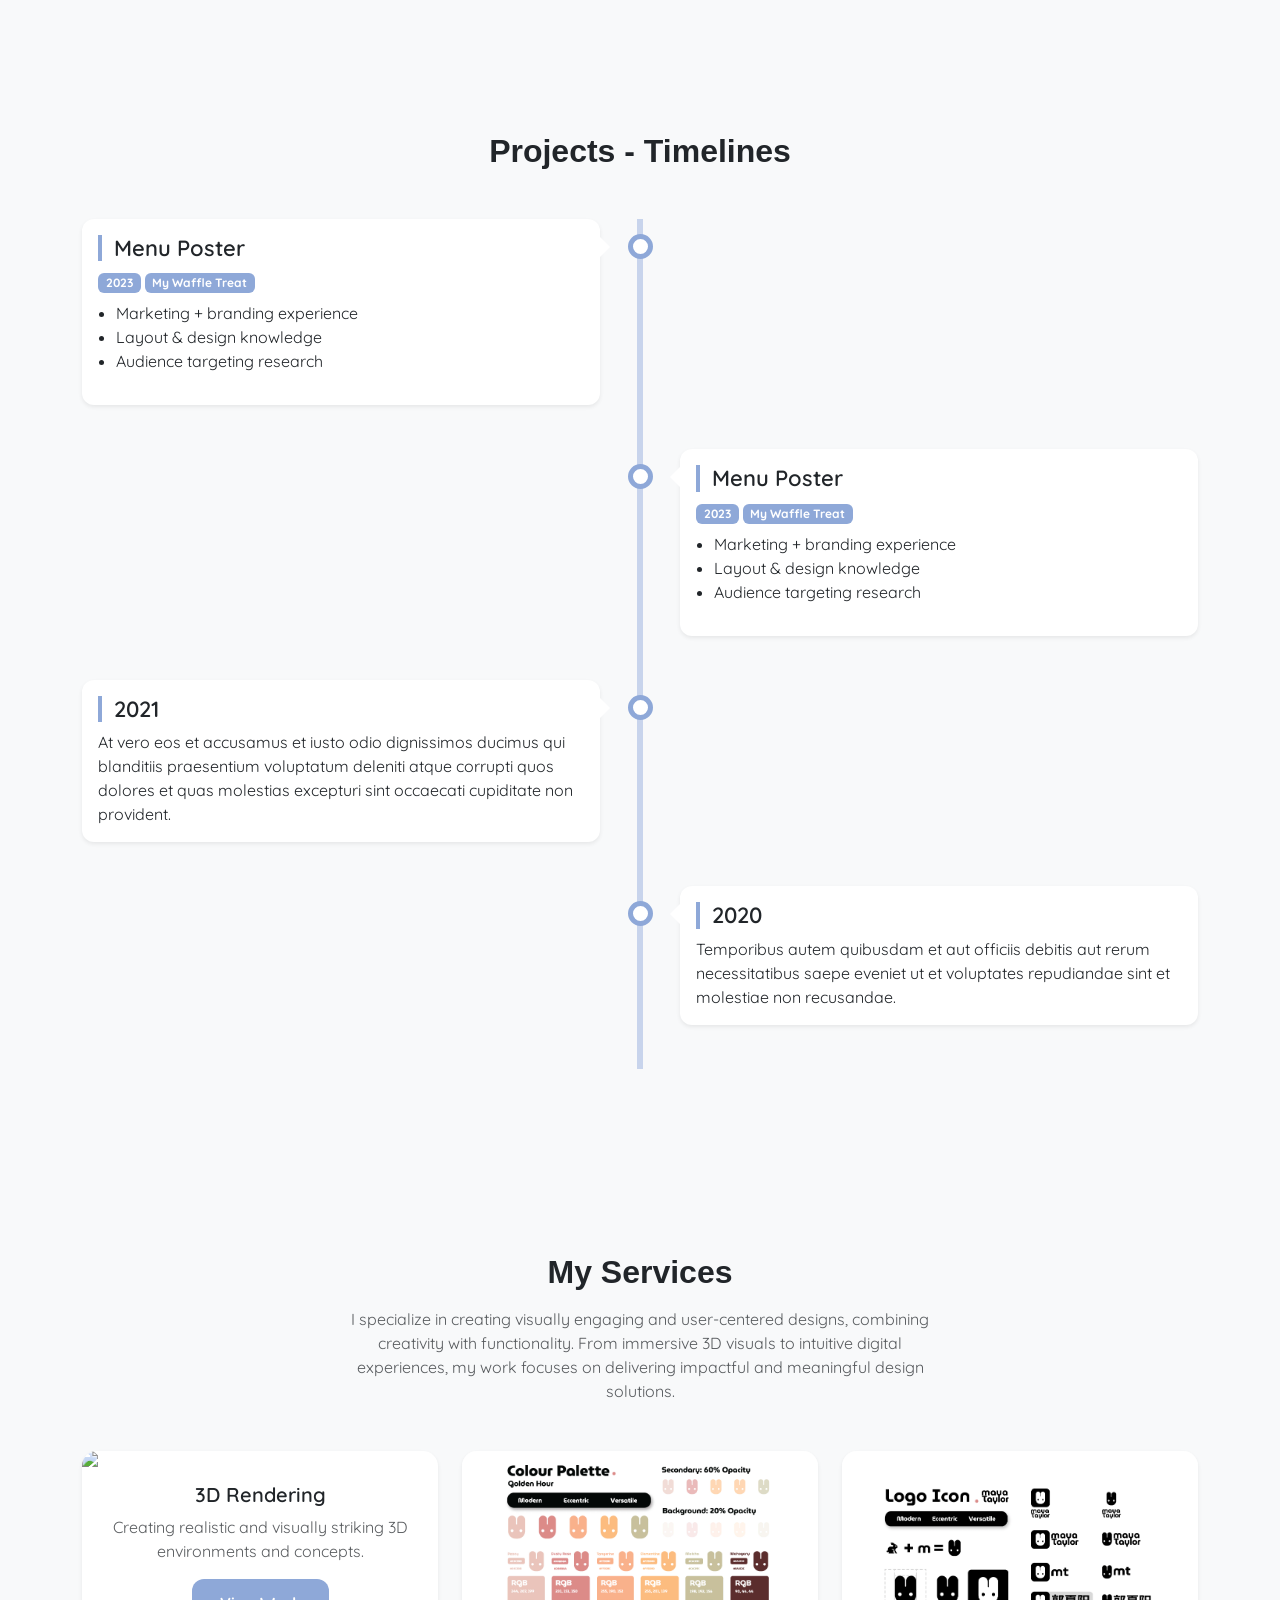
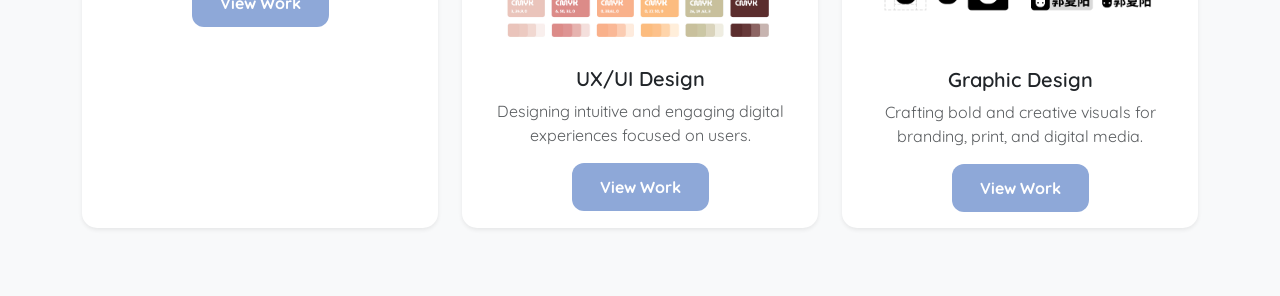
==== commit ecba3fbf: "minor adjustments" ====
--- a/about.html
+++ b/about.html
@@ -379,44 +379,66 @@
 </section>
 <!-- /Resume Section -->
 
-<div class="container py-5">
-  <h2 class="text-center mb-5">Company Timeline</h2>
-  
-  <div class="main-timeline">
-    <div class="timeline left">
-      <div class="card shadow-sm border-0 mb-4">
-        <div class="card-body">
-          <h3>2023</h3>
-          <p class="mb-0">Lorem ipsum dolor sit amet, consectetur adipiscing elit. Quisque scelerisque diam non nisi semper, et elementum lorem ornare.</p>
-        </div>
-      </div>
-    </div>
-    <div class="timeline right">
-      <div class="card shadow-sm border-0 mb-4">
-        <div class="card-body">
-          <h3>2022</h3>
-          <p class="mb-0">Sed ut perspiciatis unde omnis iste natus error sit voluptatem accusantium doloremque laudantium, totam rem aperiam, eaque ipsa quae ab illo inventore veritatis et quasi architecto beatae vitae dicta sunt explicabo.</p>
-        </div>
-      </div>
-    </div>
-    <div class="timeline left">
-      <div class="card shadow-sm border-0 mb-4">
-        <div class="card-body">
-          <h3>2021</h3>
-          <p class="mb-0">At vero eos et accusamus et iusto odio dignissimos ducimus qui blanditiis praesentium voluptatum deleniti atque corrupti quos dolores et quas molestias excepturi sint occaecati cupiditate non provident.</p>
-        </div>
-      </div>
-    </div>
-    <div class="timeline right">
-      <div class="card shadow-sm border-0 mb-4">
-        <div class="card-body">
-          <h3>2020</h3>
-          <p class="mb-0">Temporibus autem quibusdam et aut officiis debitis aut rerum necessitatibus saepe eveniet ut et voluptates repudiandae sint et molestiae non recusandae.</p>
-        </div>
-      </div>
-    </div>
-  </div>
-</div>
+<section id="skills" class="resume section bg-light py-5">
+  <div class="container py-5">
+    <h2 class="text-center mb-5">Projects - Timelines</h2>
+    
+    <div class="main-timeline">
+      <div class="timeline left">
+        <div class="card shadow-sm border-0 mb-4">
+          <div class="card-body">
+            <h3>Menu Poster</h3>
+
+            <span class="badge mb-2">2023</span>
+
+            <h6 class="badge mb-2">My Waffle Treat</h6>
+
+            <ul>
+              <li>Marketing + branding experience</li>
+              <li>Layout & design knowledge</li>
+              <li>Audience targeting research</li>
+            </ul>
+          </div>
+        </div>
+      </div>
+
+      <div class="timeline right">
+        <div class="card shadow-sm border-0 mb-4">
+          <div class="card-body">
+            <h3>Menu Poster</h3>
+
+            <span class="badge mb-2">2023</span>
+
+            <h6 class="badge mb-2">My Waffle Treat</h6>
+
+            <ul>
+              <li>Marketing + branding experience</li>
+              <li>Layout & design knowledge</li>
+              <li>Audience targeting research</li>
+            </ul>
+          </div>
+        </div>
+      </div>
+
+      <div class="timeline left">
+        <div class="card shadow-sm border-0 mb-4">
+          <div class="card-body">
+            <h3>2021</h3>
+            <p class="mb-0">At vero eos et accusamus et iusto odio dignissimos ducimus qui blanditiis praesentium voluptatum deleniti atque corrupti quos dolores et quas molestias excepturi sint occaecati cupiditate non provident.</p>
+          </div>
+        </div>
+      </div>
+      <div class="timeline right">
+        <div class="card shadow-sm border-0 mb-4">
+          <div class="card-body">
+            <h3>2020</h3>
+            <p class="mb-0">Temporibus autem quibusdam et aut officiis debitis aut rerum necessitatibus saepe eveniet ut et voluptates repudiandae sint et molestiae non recusandae.</p>
+          </div>
+        </div>
+      </div>
+    </div>
+  </div>
+</section>
 
 <section class="py-5 bg-light">
   <div class="container text-center">
--- a/style.css
+++ b/style.css
@@ -19,7 +19,7 @@
   font-weight: 700;
 }
 
-h4, h5, h6 {
+h3, h4, h5, h6 {
   font-family: 'Quicksand', sans-serif;
   font-weight: 600;
 }
@@ -193,7 +193,7 @@
   content: '';
   position: absolute;
   width: 6px;
-  background-color: white;
+  background-color: #c8d4ec; /* Soft Periwinkle Blue */
   top: 0;
   bottom: 0;
   left: 50%;
@@ -269,7 +269,7 @@
   color: #fff;
 }
 
-.resume .badge {
+.resume .badge .card {
   background-color: var(--resume-accent) !important;
   color: #fff;
 }
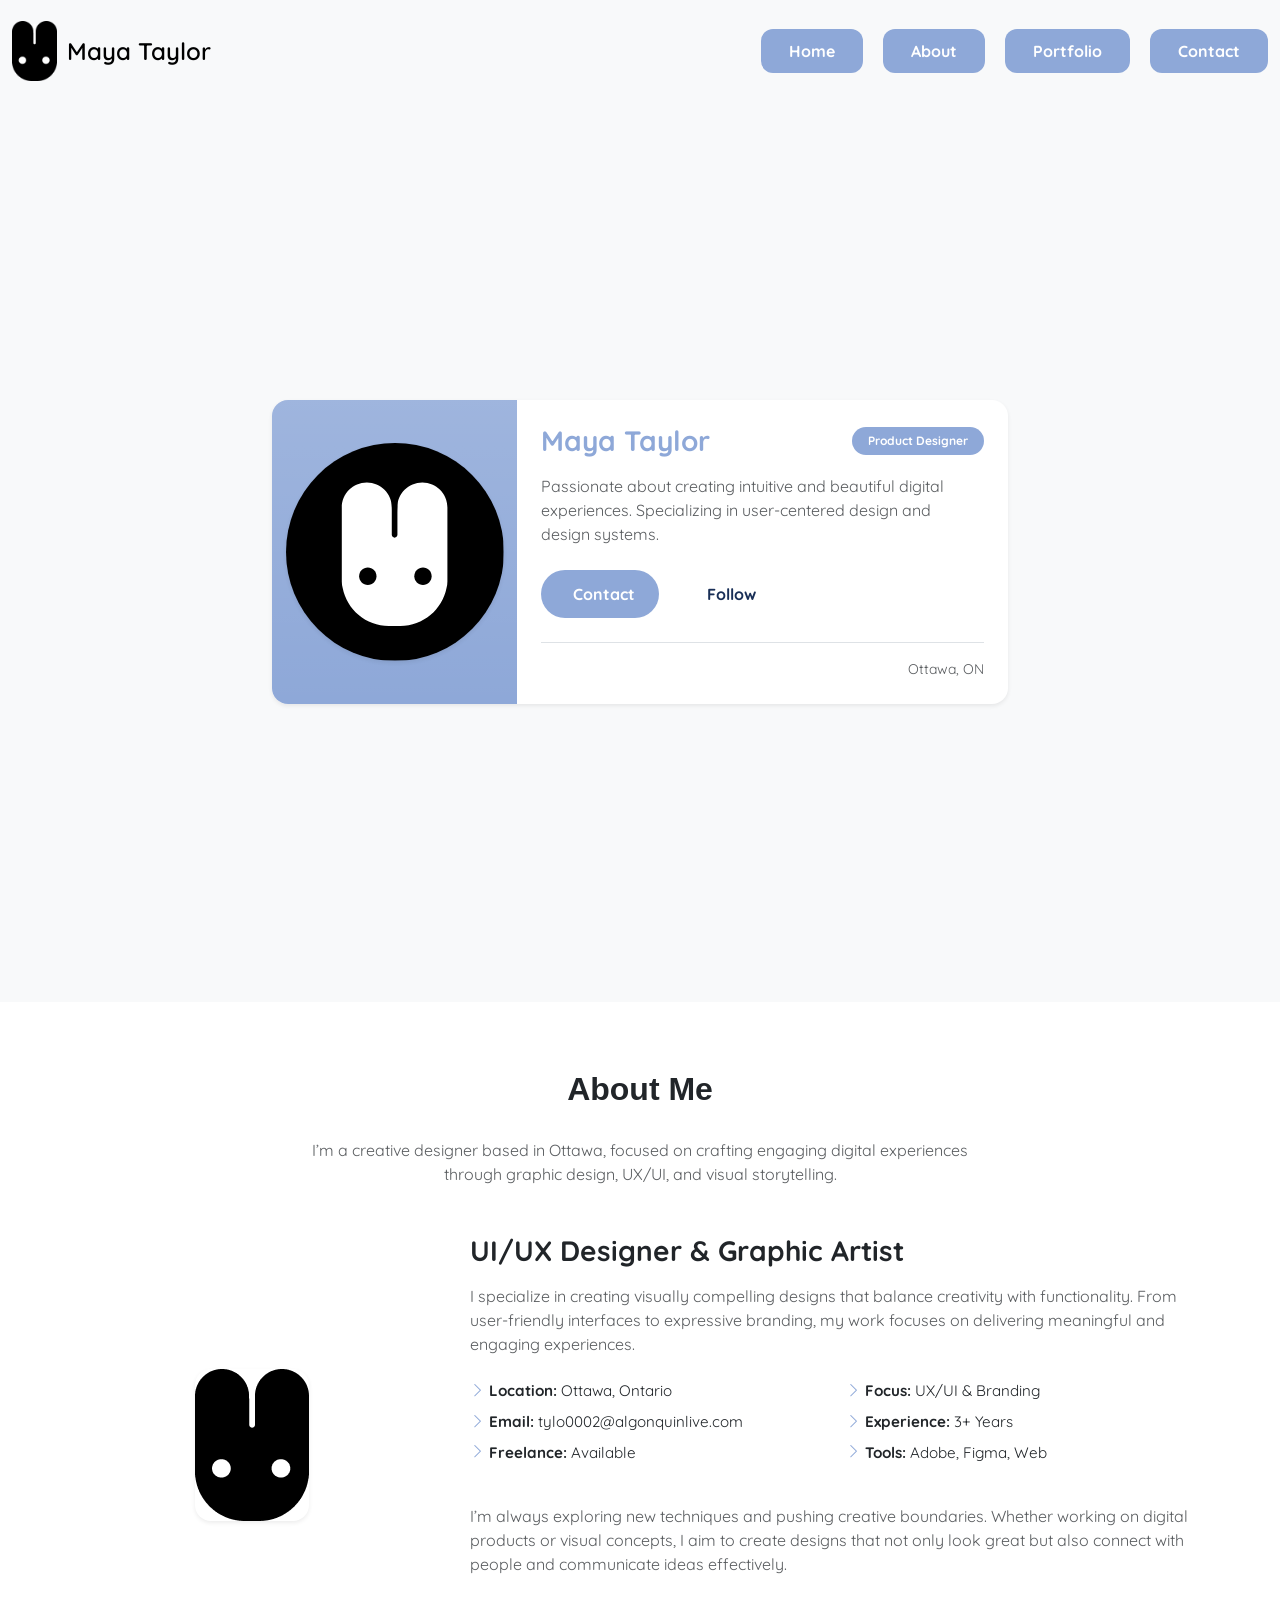
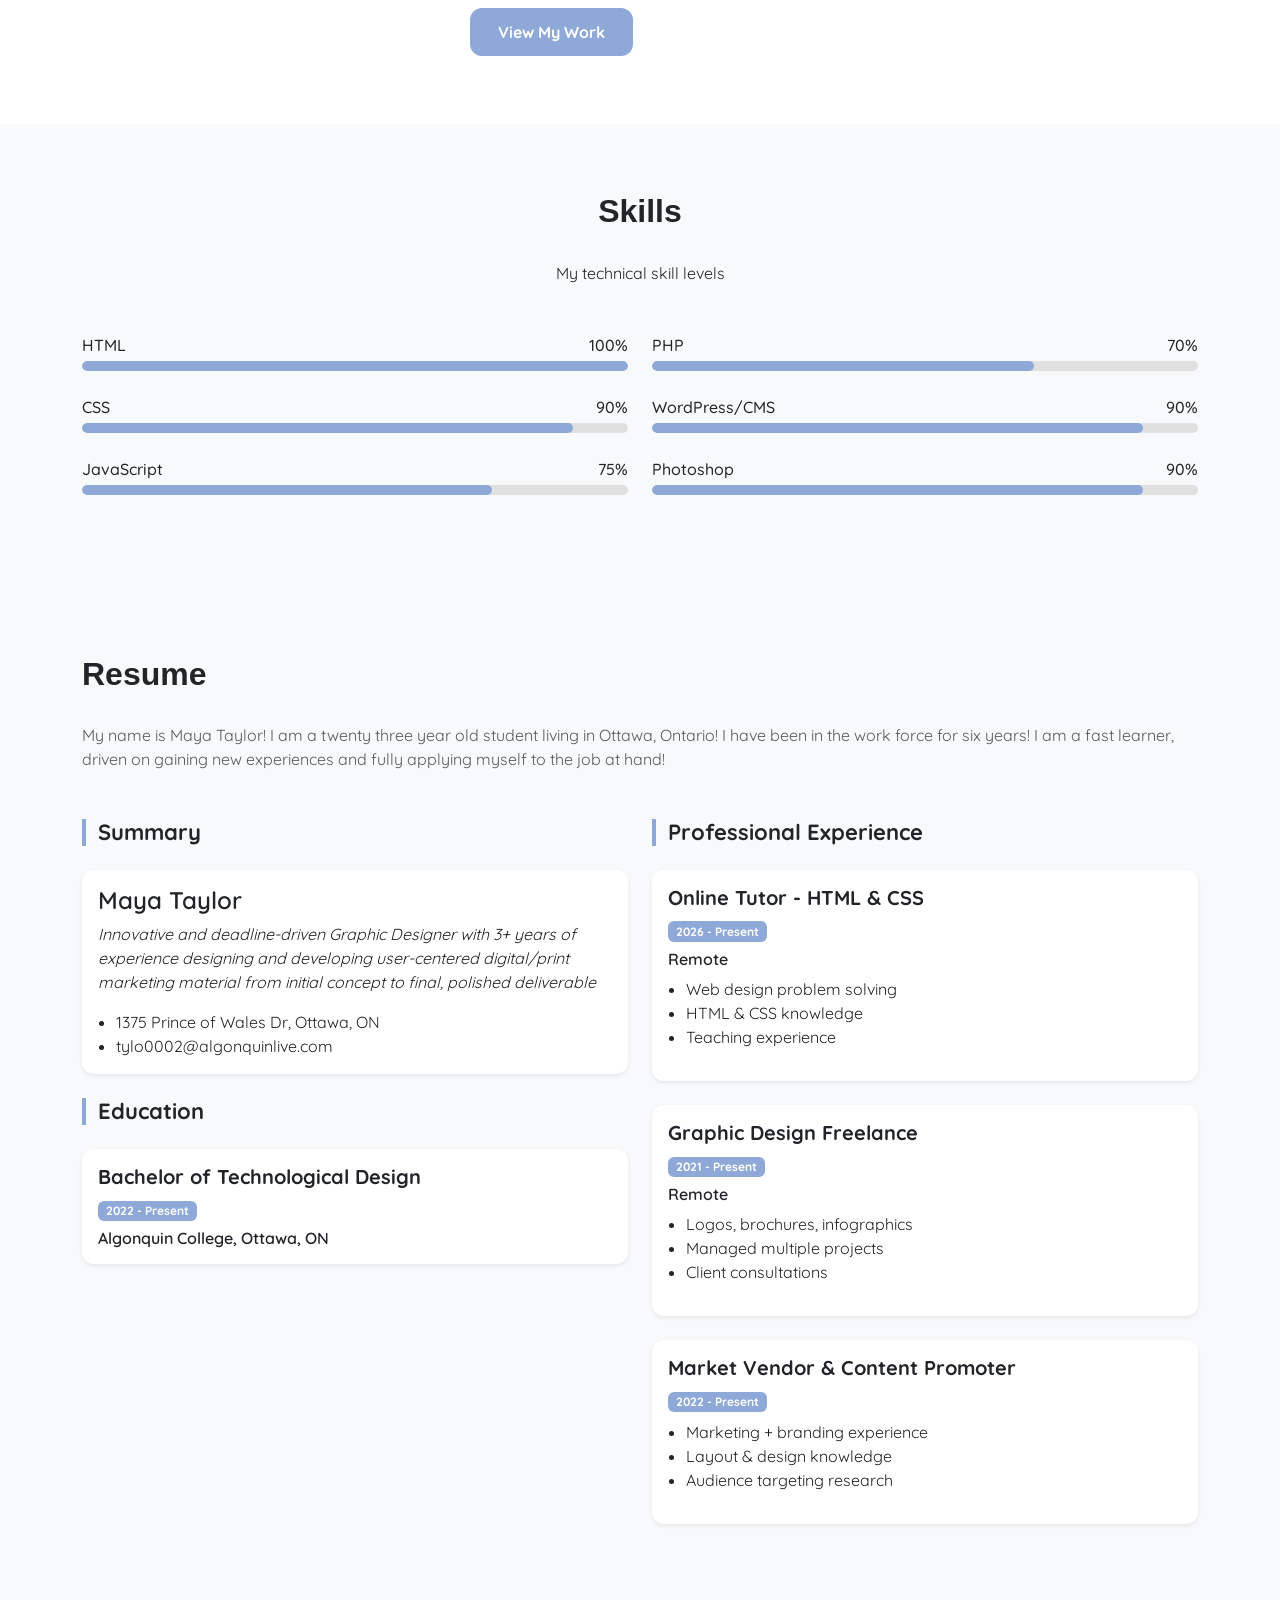
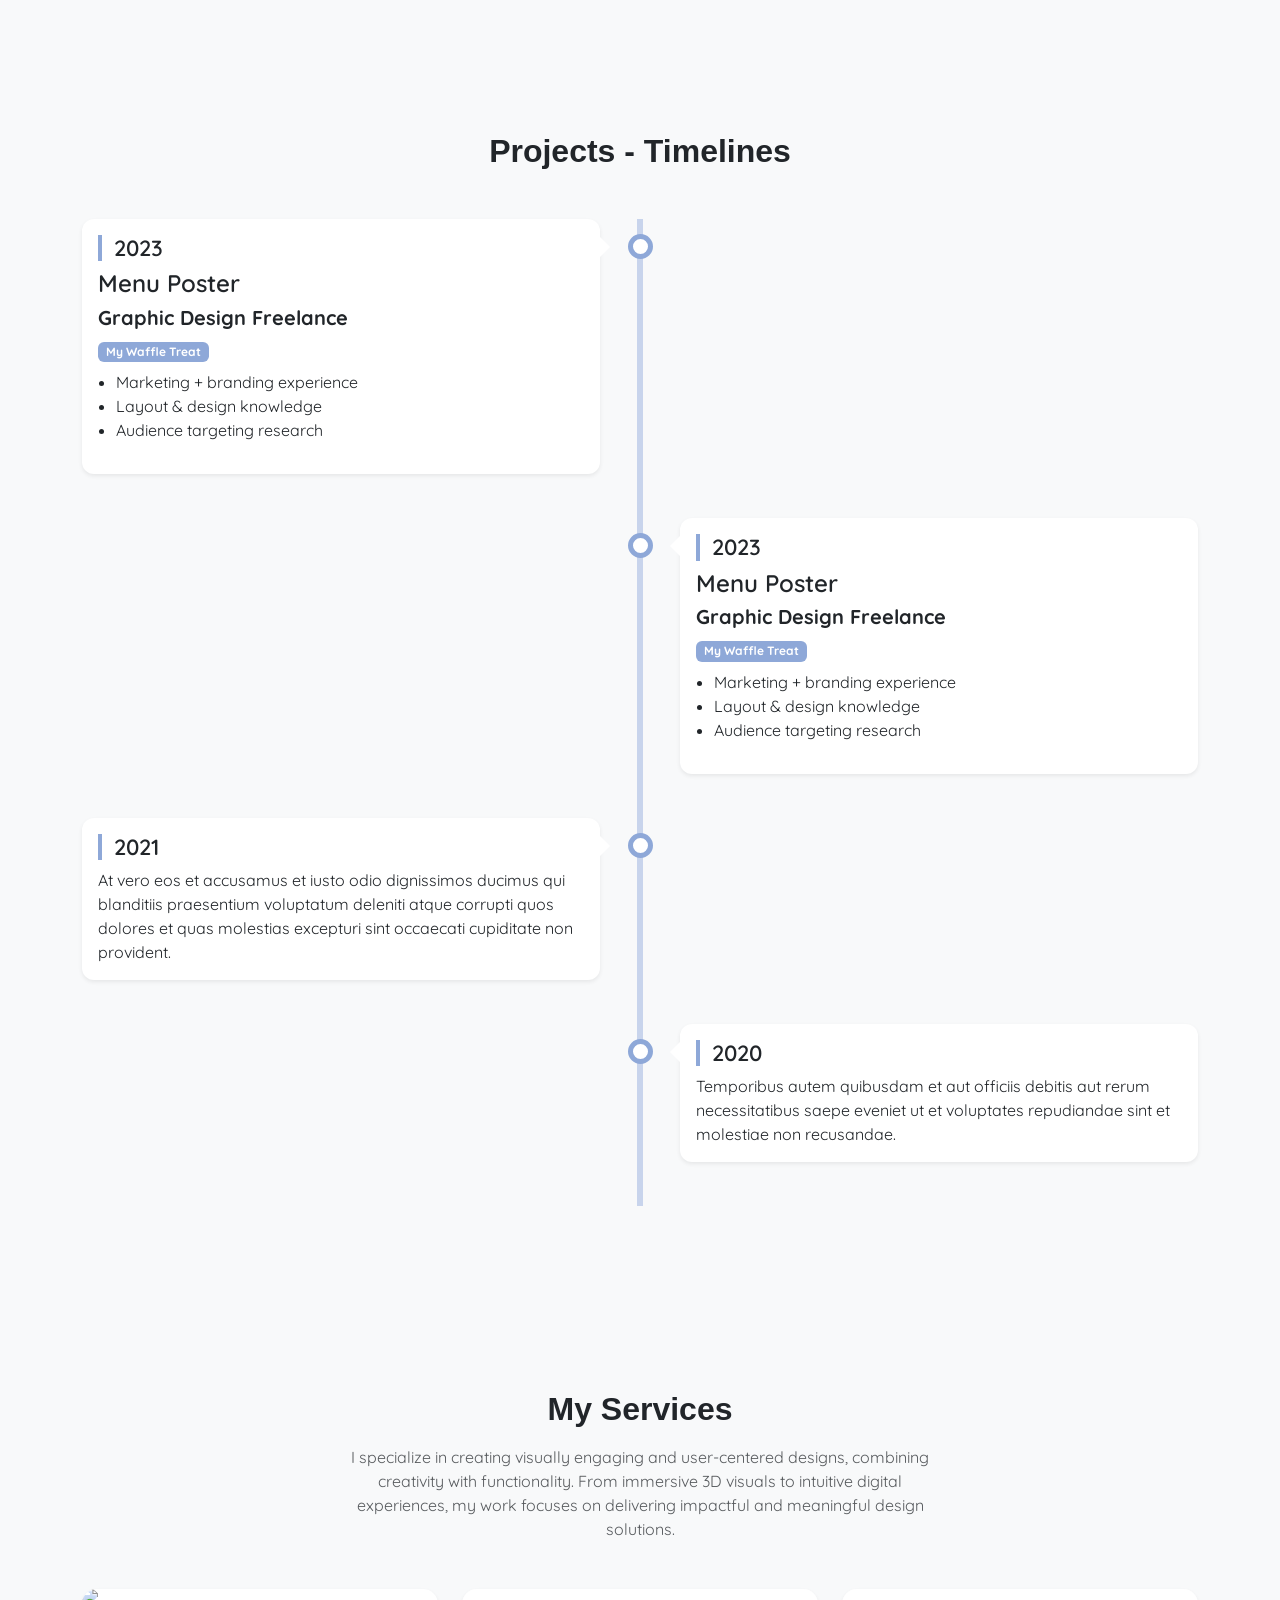
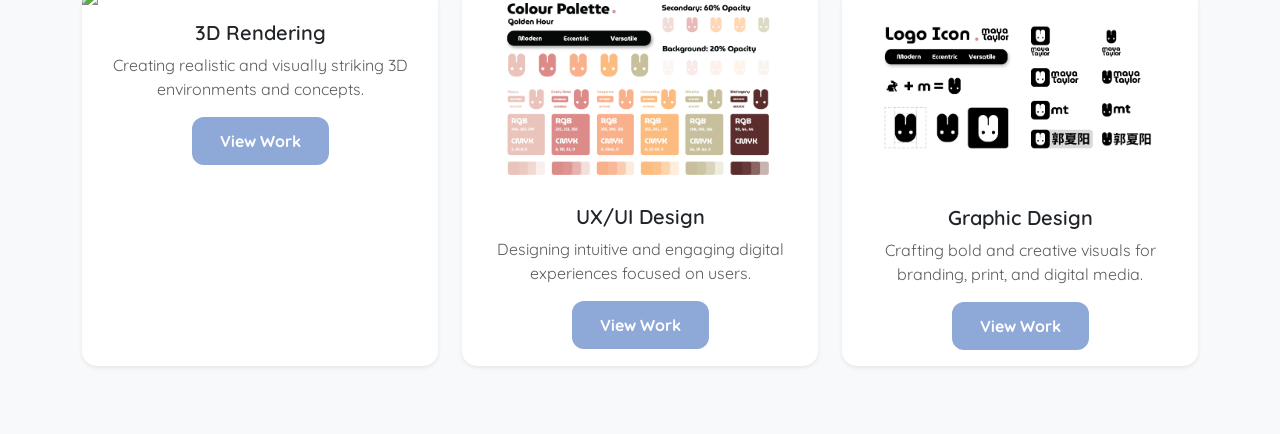
==== commit c3753bb5: "minor adjustments" ====
--- a/about.html
+++ b/about.html
@@ -387,9 +387,11 @@
       <div class="timeline left">
         <div class="card shadow-sm border-0 mb-4">
           <div class="card-body">
-            <h3>Menu Poster</h3>
-
-            <span class="badge mb-2">2023</span>
+            <h3>2023</h3>
+
+            <h4>Menu Poster</h4>
+
+            <h5 class="fw-bold">Graphic Design Freelance</h5>
 
             <h6 class="badge mb-2">My Waffle Treat</h6>
 
@@ -405,9 +407,11 @@
       <div class="timeline right">
         <div class="card shadow-sm border-0 mb-4">
           <div class="card-body">
-            <h3>Menu Poster</h3>
-
-            <span class="badge mb-2">2023</span>
+            <h3>2023</h3>
+
+            <h4>Menu Poster</h4>
+
+            <h5 class="fw-bold">Graphic Design Freelance</h5>
 
             <h6 class="badge mb-2">My Waffle Treat</h6>
 
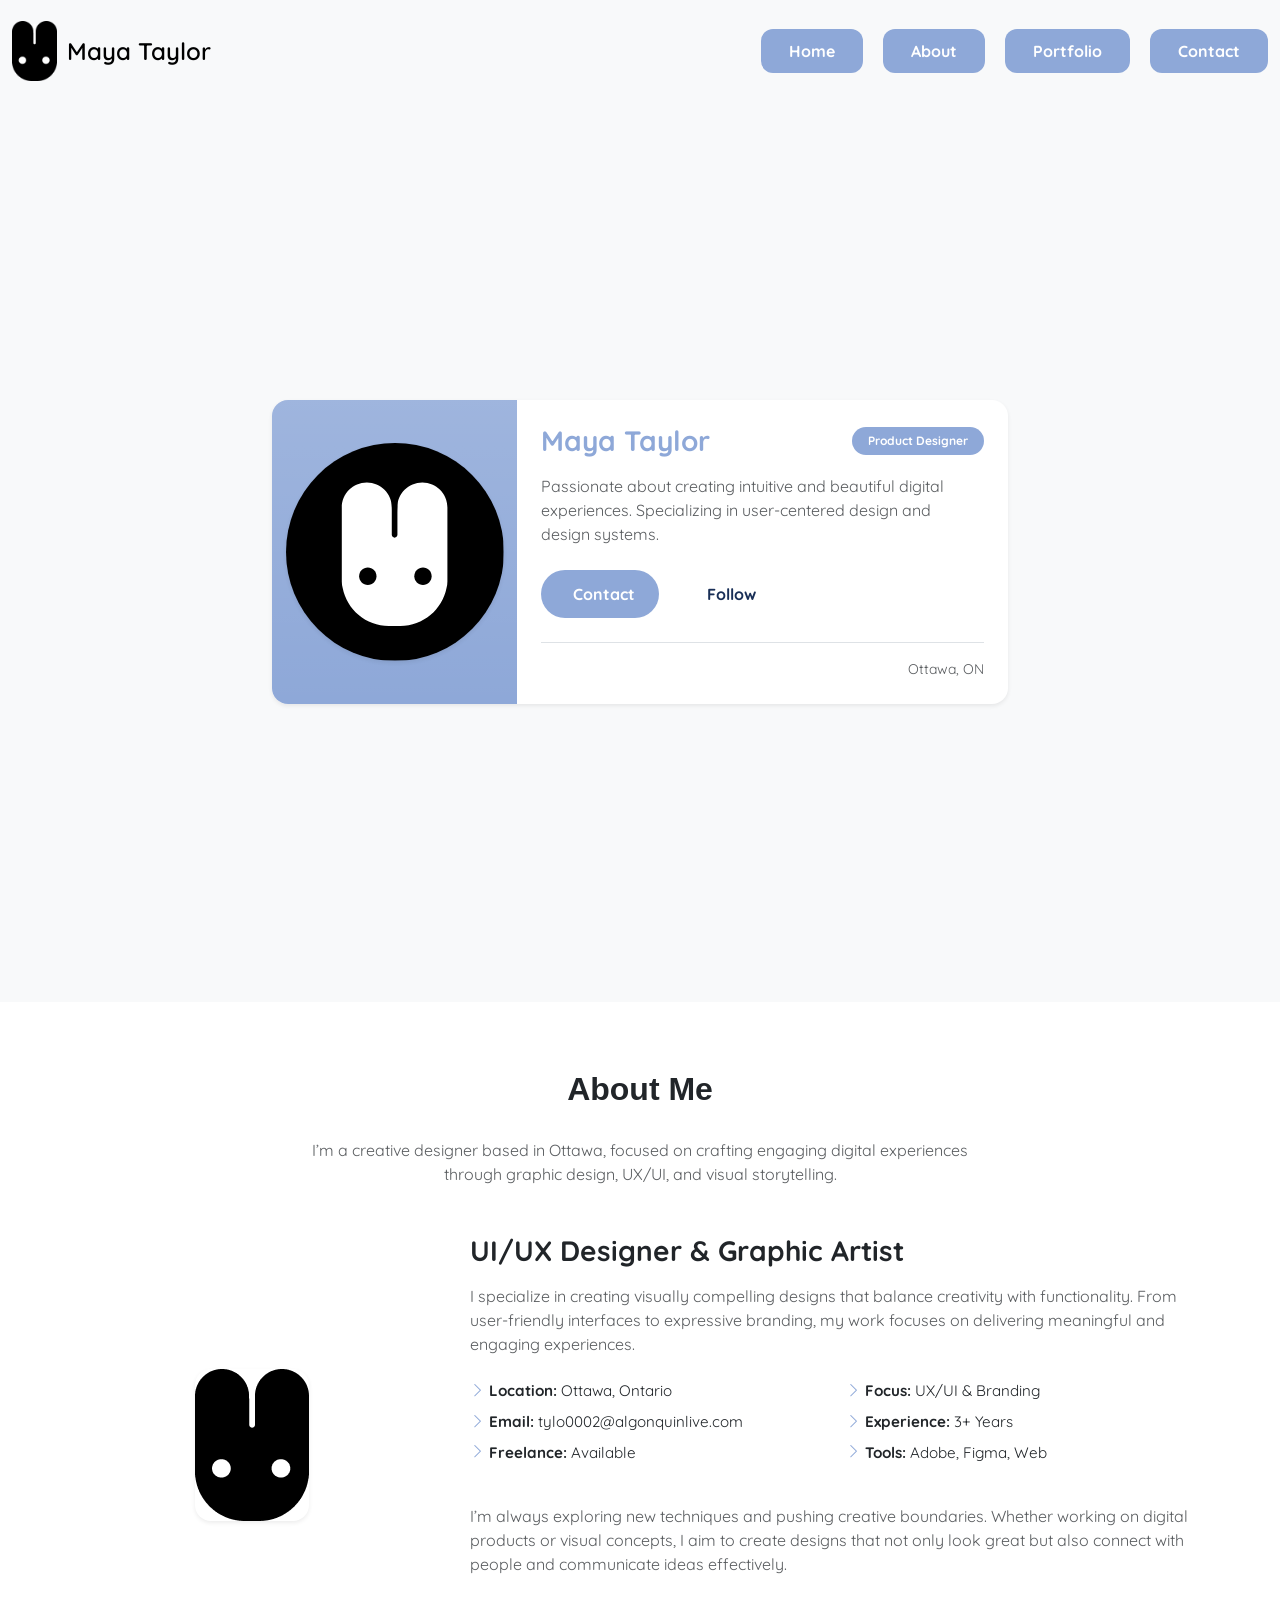
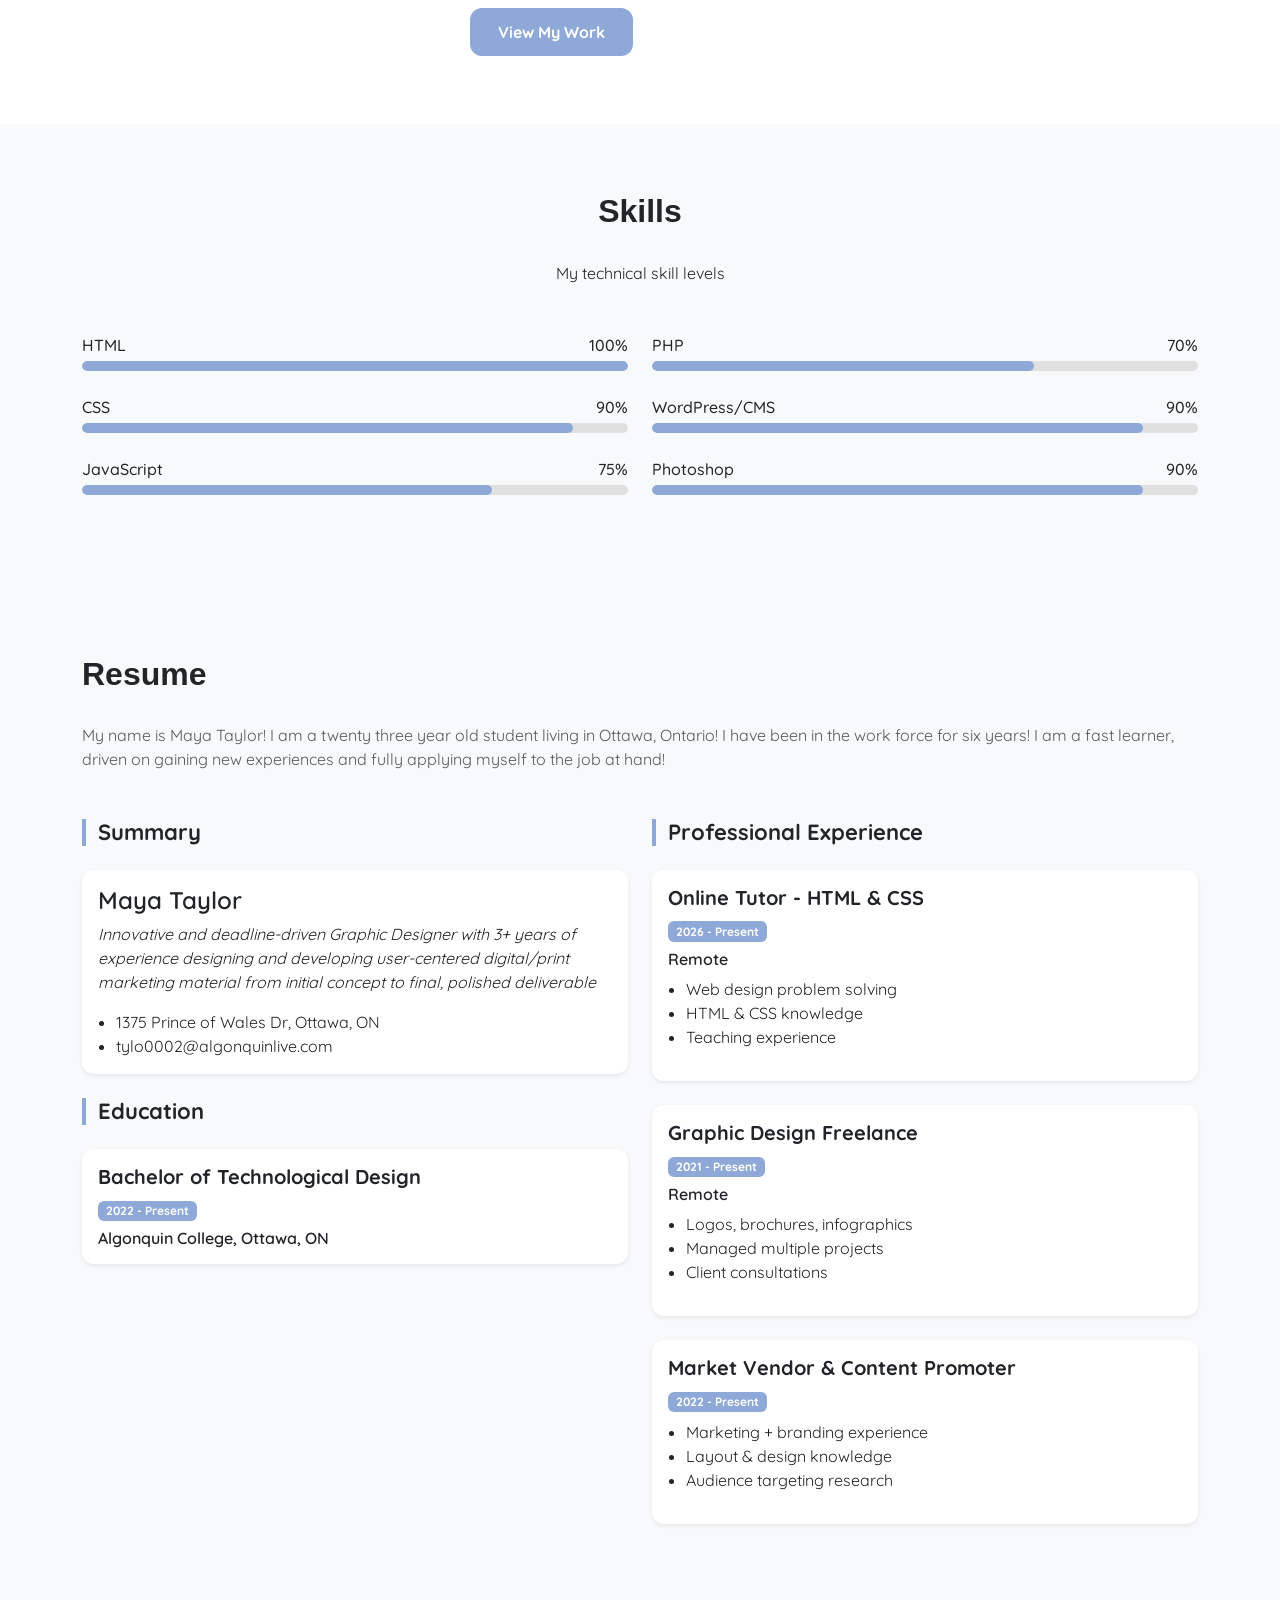
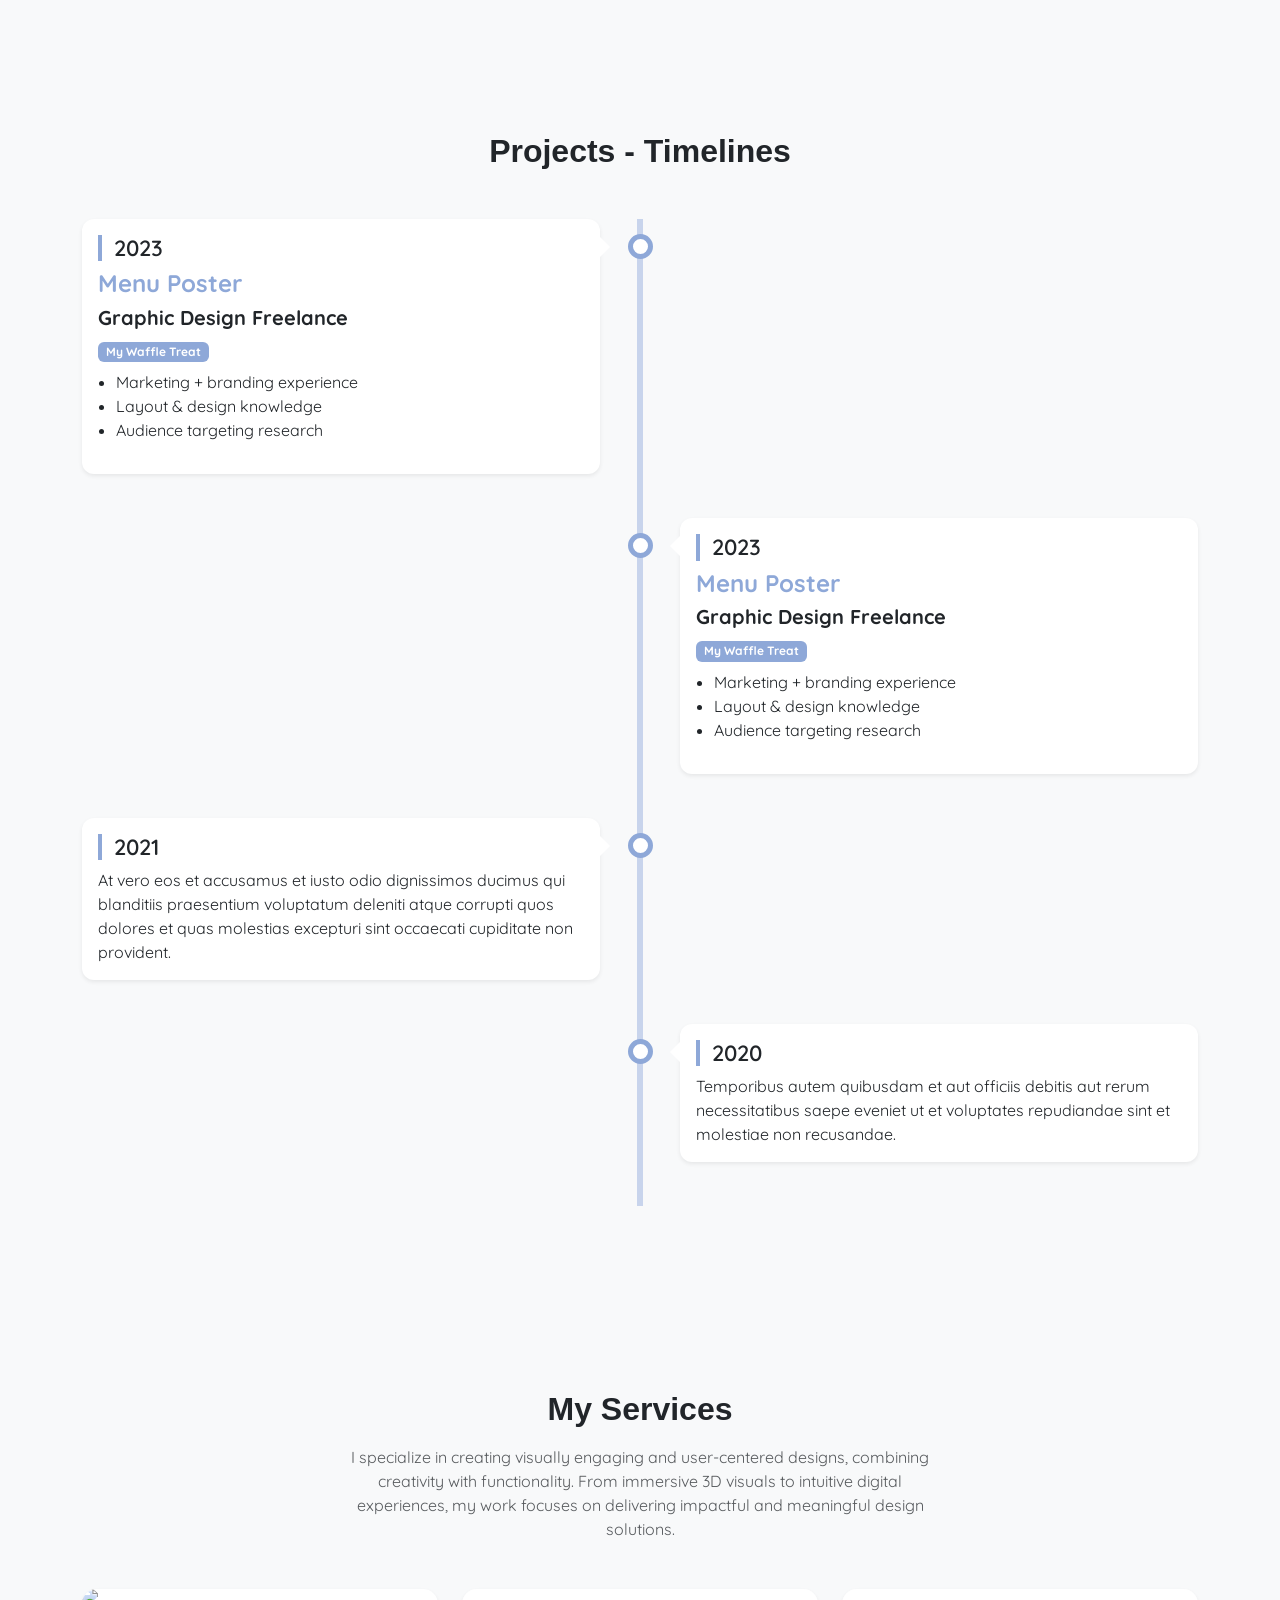
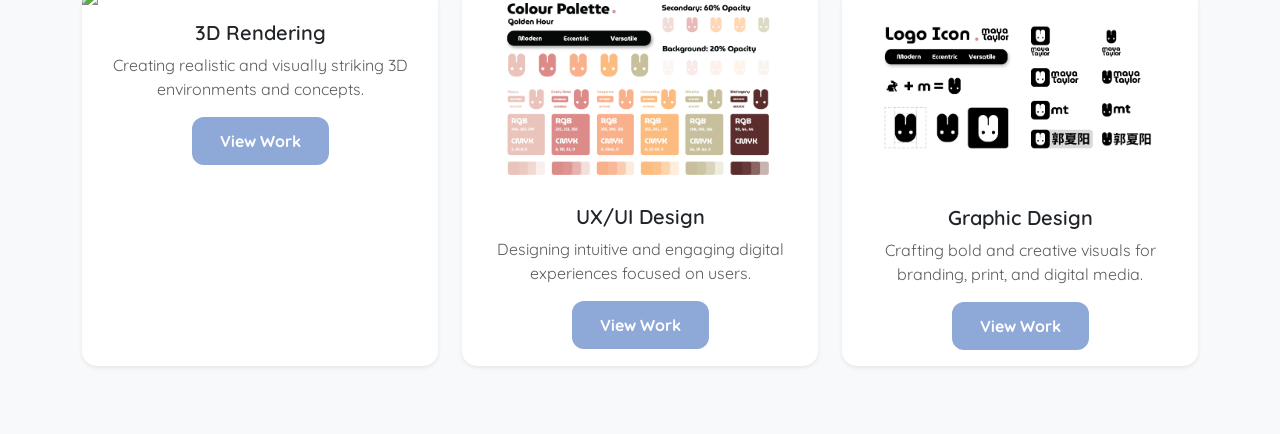
==== commit 1d6a7c5b: "minor adjustments" ====
--- a/about.html
+++ b/about.html
@@ -389,7 +389,7 @@
           <div class="card-body">
             <h3>2023</h3>
 
-            <h4>Menu Poster</h4>
+            <h4 class ="text-primary fw-bold">Menu Poster</h4> 
 
             <h5 class="fw-bold">Graphic Design Freelance</h5>
 
@@ -409,7 +409,7 @@
           <div class="card-body">
             <h3>2023</h3>
 
-            <h4>Menu Poster</h4>
+            <h4 class ="text-primary fw-bold">Menu Poster</h4>
 
             <h5 class="fw-bold">Graphic Design Freelance</h5>
 
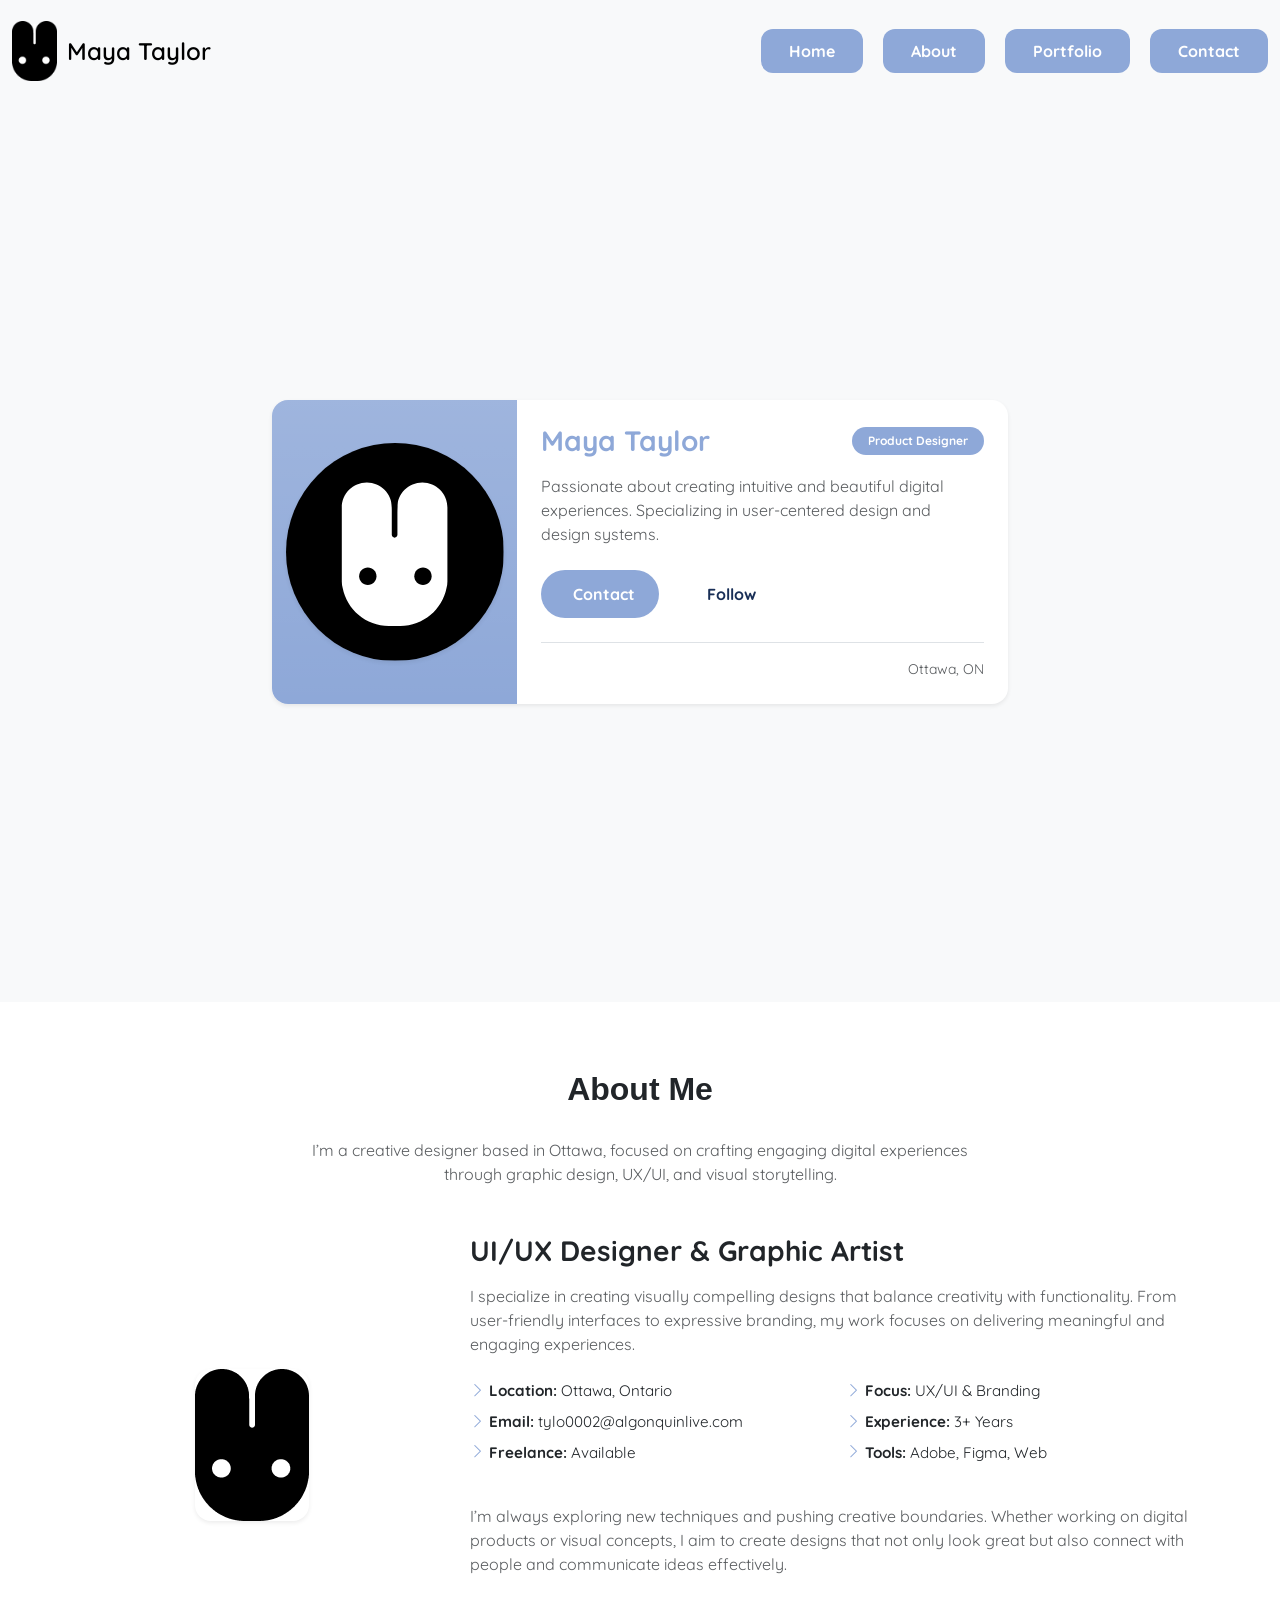
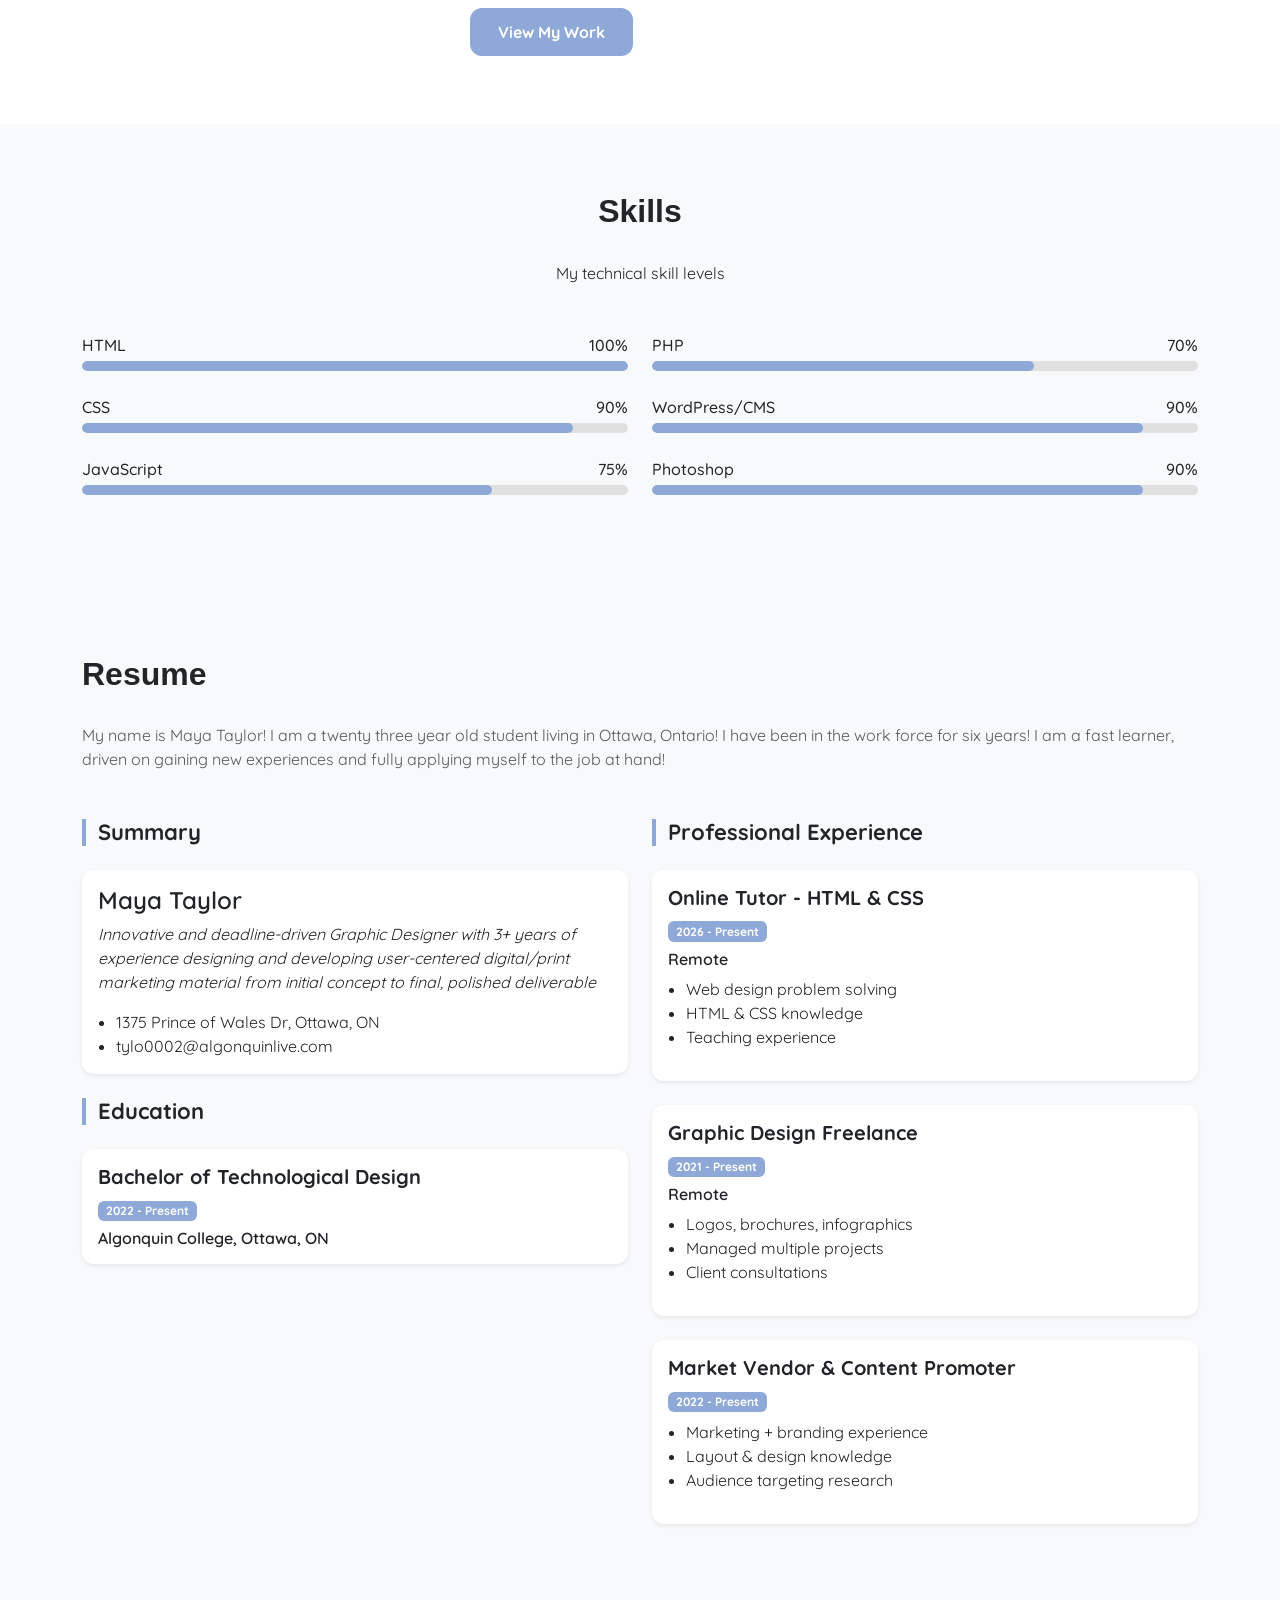
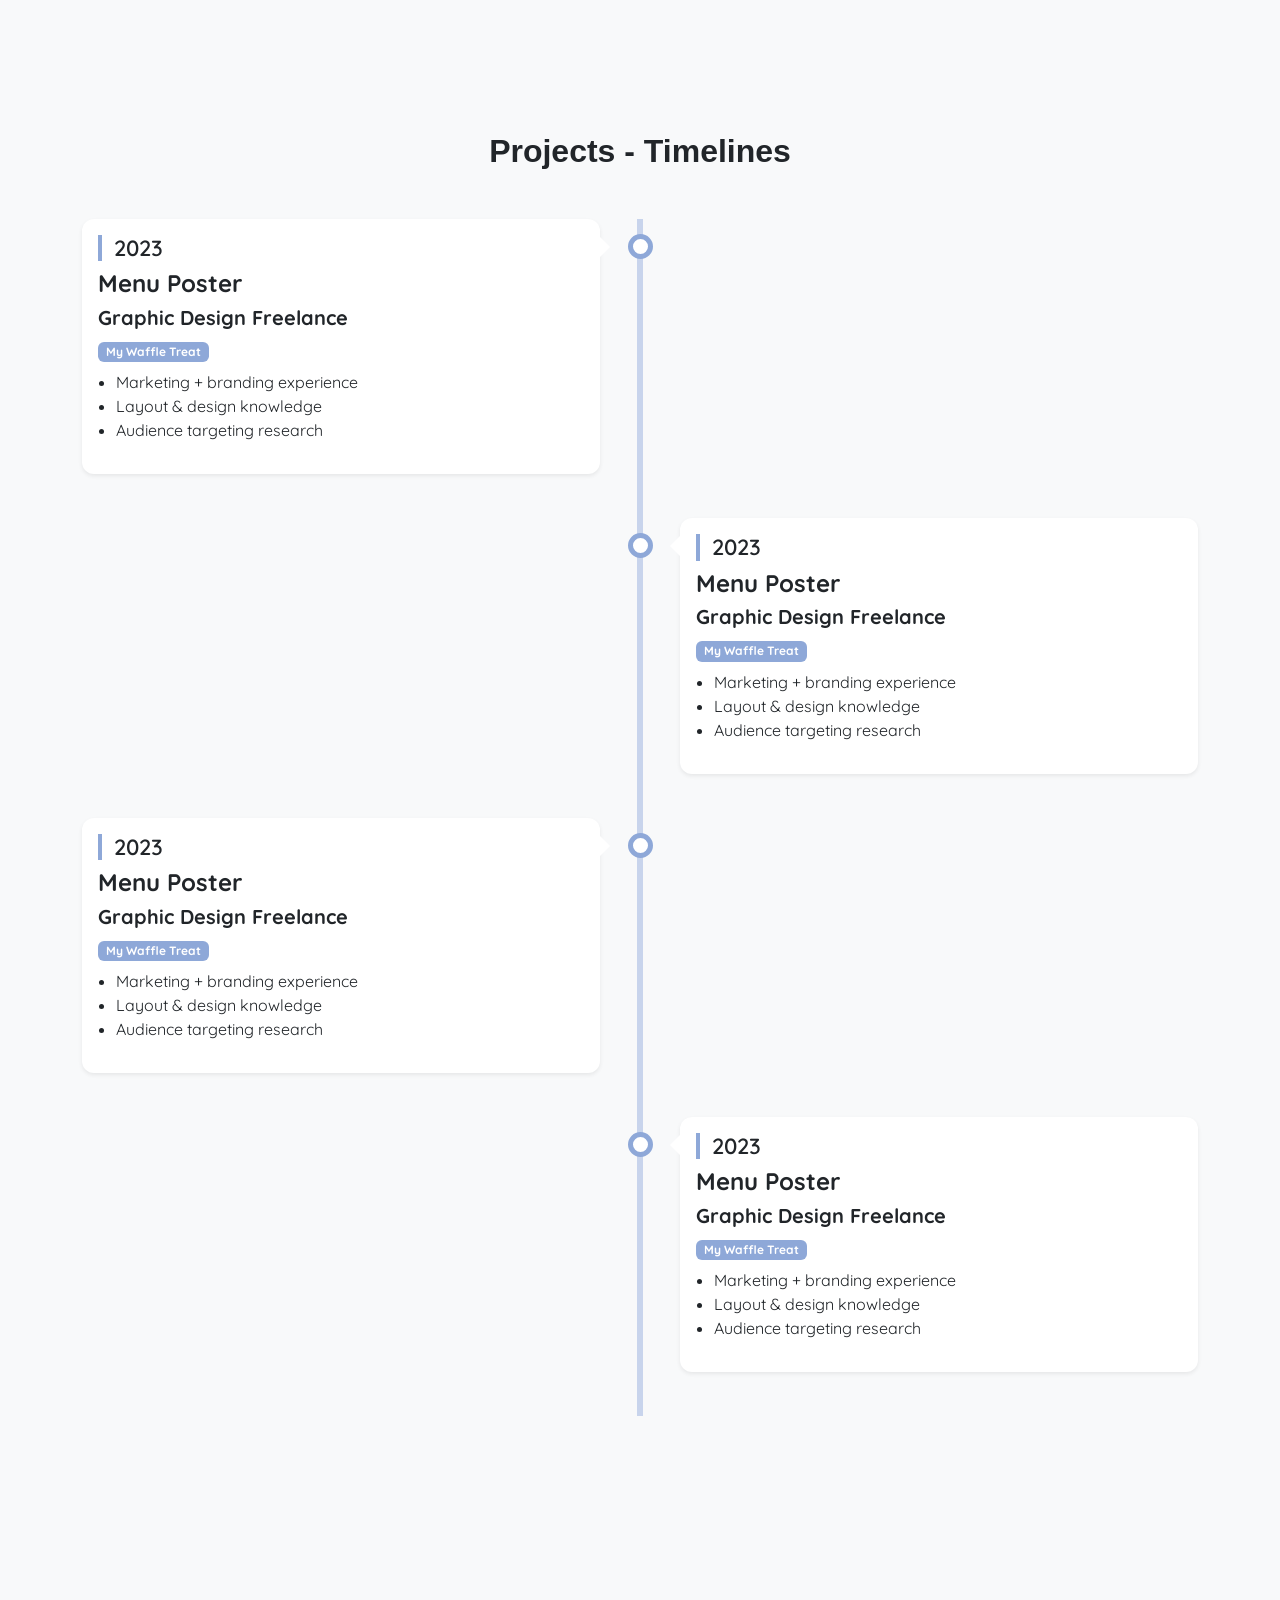
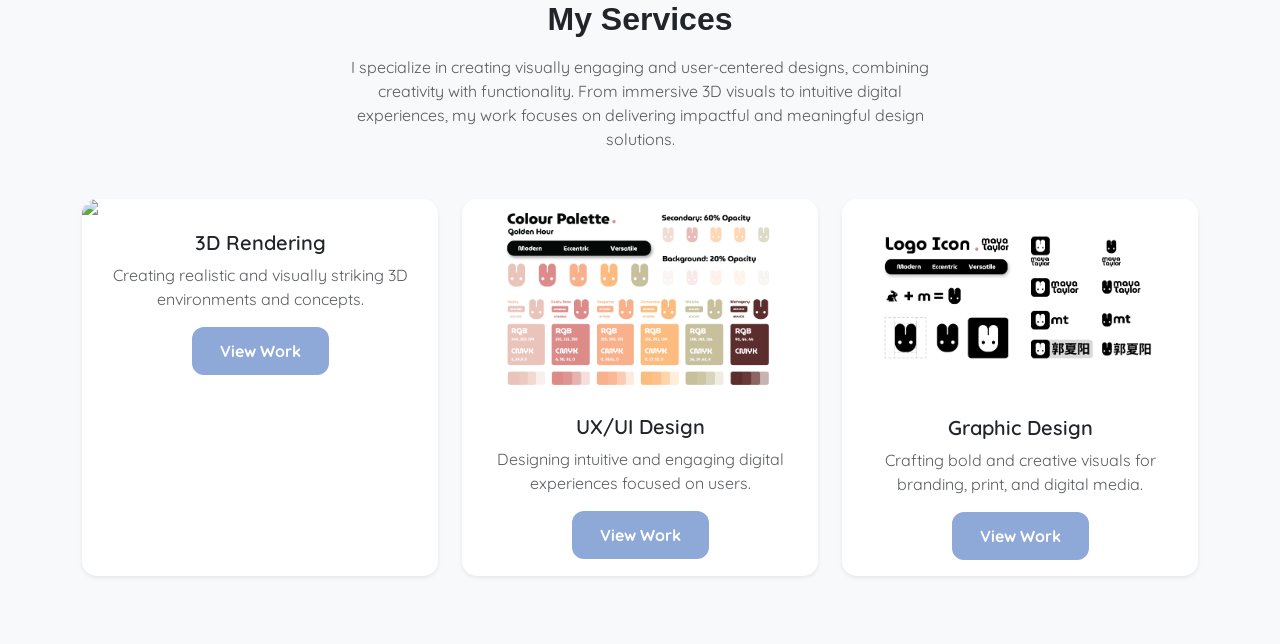
==== commit 8454a4a4: "added advanced place holder template" ====
--- a/about.html
+++ b/about.html
@@ -389,7 +389,7 @@
           <div class="card-body">
             <h3>2023</h3>
 
-            <h4 class ="text-primary fw-bold">Menu Poster</h4> 
+            <h4 class ="text-dark fw-bold">Menu Poster</h4> 
 
             <h5 class="fw-bold">Graphic Design Freelance</h5>
 
@@ -409,7 +409,7 @@
           <div class="card-body">
             <h3>2023</h3>
 
-            <h4 class ="text-primary fw-bold">Menu Poster</h4>
+            <h4 class ="text-dark fw-bold">Menu Poster</h4>
 
             <h5 class="fw-bold">Graphic Design Freelance</h5>
 
@@ -427,16 +427,39 @@
       <div class="timeline left">
         <div class="card shadow-sm border-0 mb-4">
           <div class="card-body">
-            <h3>2021</h3>
-            <p class="mb-0">At vero eos et accusamus et iusto odio dignissimos ducimus qui blanditiis praesentium voluptatum deleniti atque corrupti quos dolores et quas molestias excepturi sint occaecati cupiditate non provident.</p>
-          </div>
-        </div>
-      </div>
+            <h3>2023</h3>
+
+            <h4 class ="text-dark fw-bold">Menu Poster</h4>
+
+            <h5 class="fw-bold">Graphic Design Freelance</h5>
+
+            <h6 class="badge mb-2">My Waffle Treat</h6>
+
+            <ul>
+              <li>Marketing + branding experience</li>
+              <li>Layout & design knowledge</li>
+              <li>Audience targeting research</li>
+            </ul>
+          </div>
+        </div>
+      </div>
+
       <div class="timeline right">
         <div class="card shadow-sm border-0 mb-4">
           <div class="card-body">
-            <h3>2020</h3>
-            <p class="mb-0">Temporibus autem quibusdam et aut officiis debitis aut rerum necessitatibus saepe eveniet ut et voluptates repudiandae sint et molestiae non recusandae.</p>
+            <h3>2023</h3>
+
+            <h4 class ="text-dark fw-bold">Menu Poster</h4>
+
+            <h5 class="fw-bold">Graphic Design Freelance</h5>
+
+            <h6 class="badge mb-2">My Waffle Treat</h6>
+
+            <ul>
+              <li>Marketing + branding experience</li>
+              <li>Layout & design knowledge</li>
+              <li>Audience targeting research</li>
+            </ul>
           </div>
         </div>
       </div>
